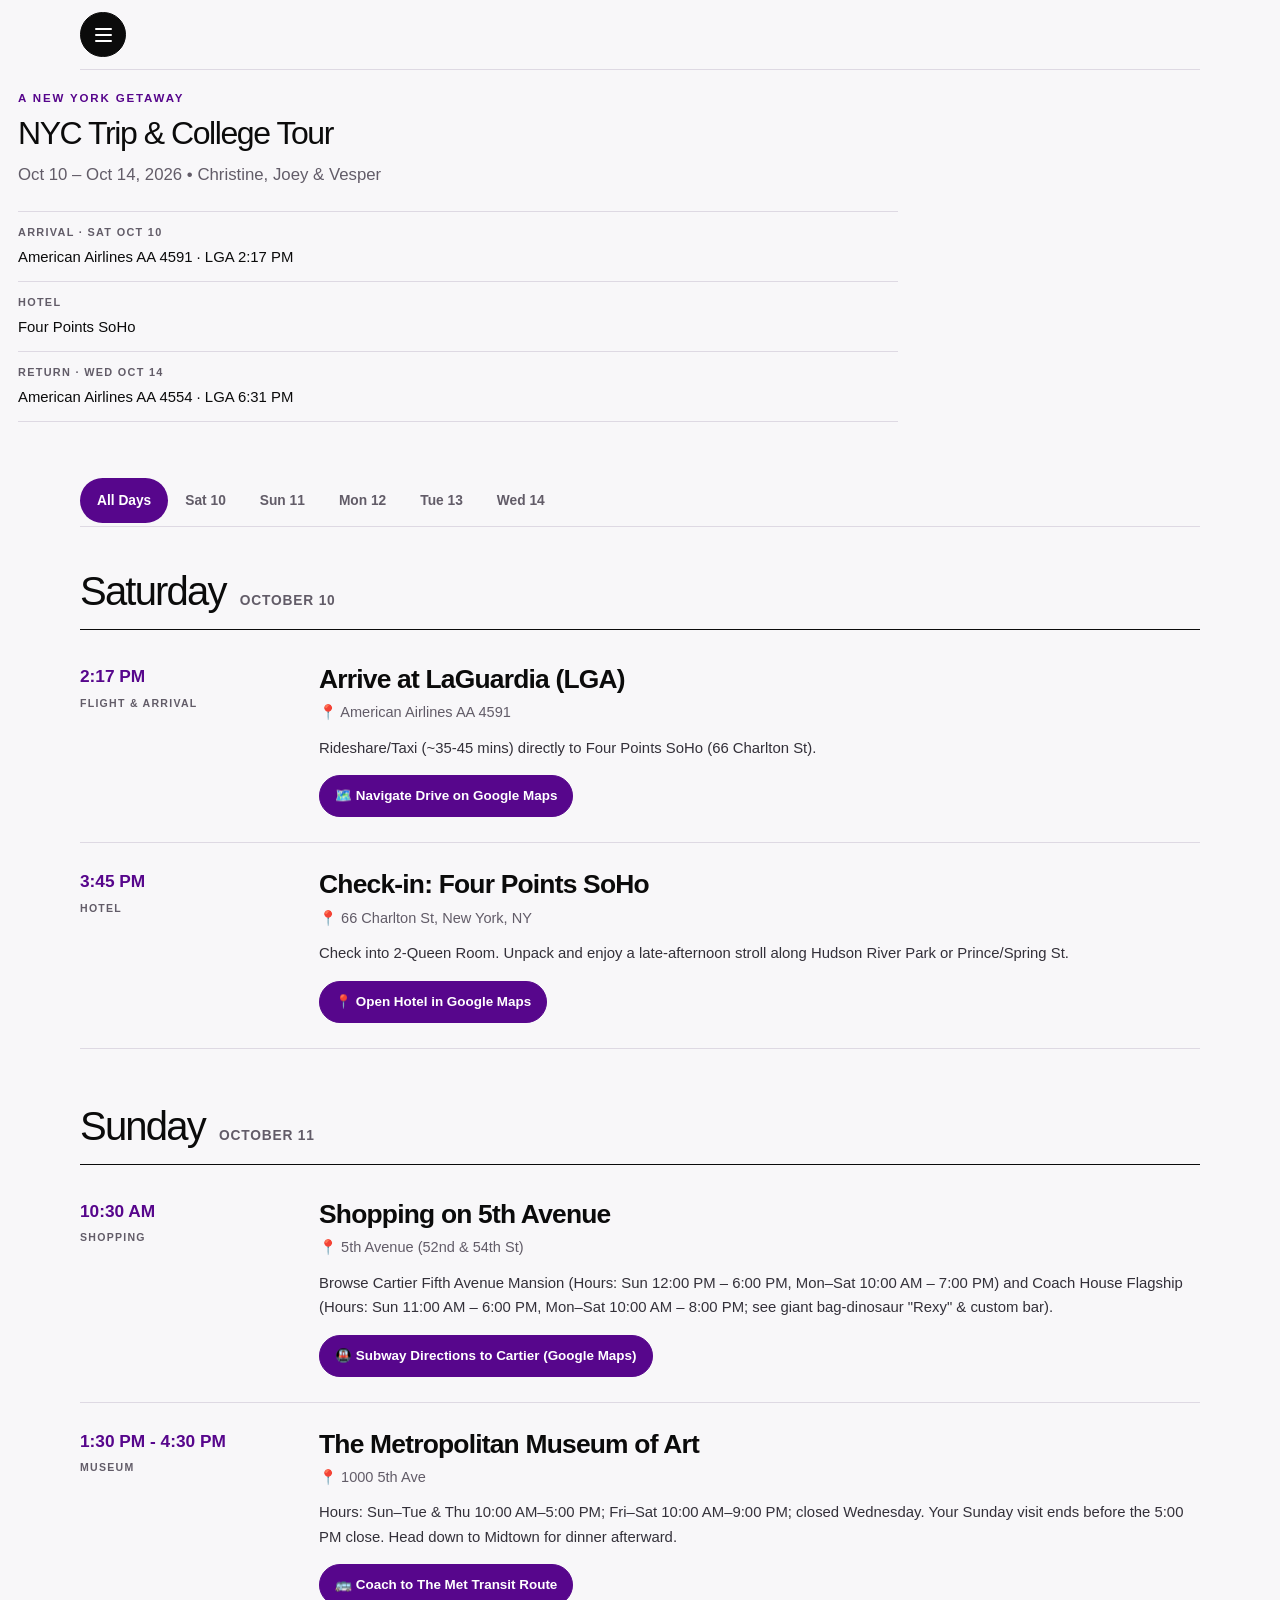
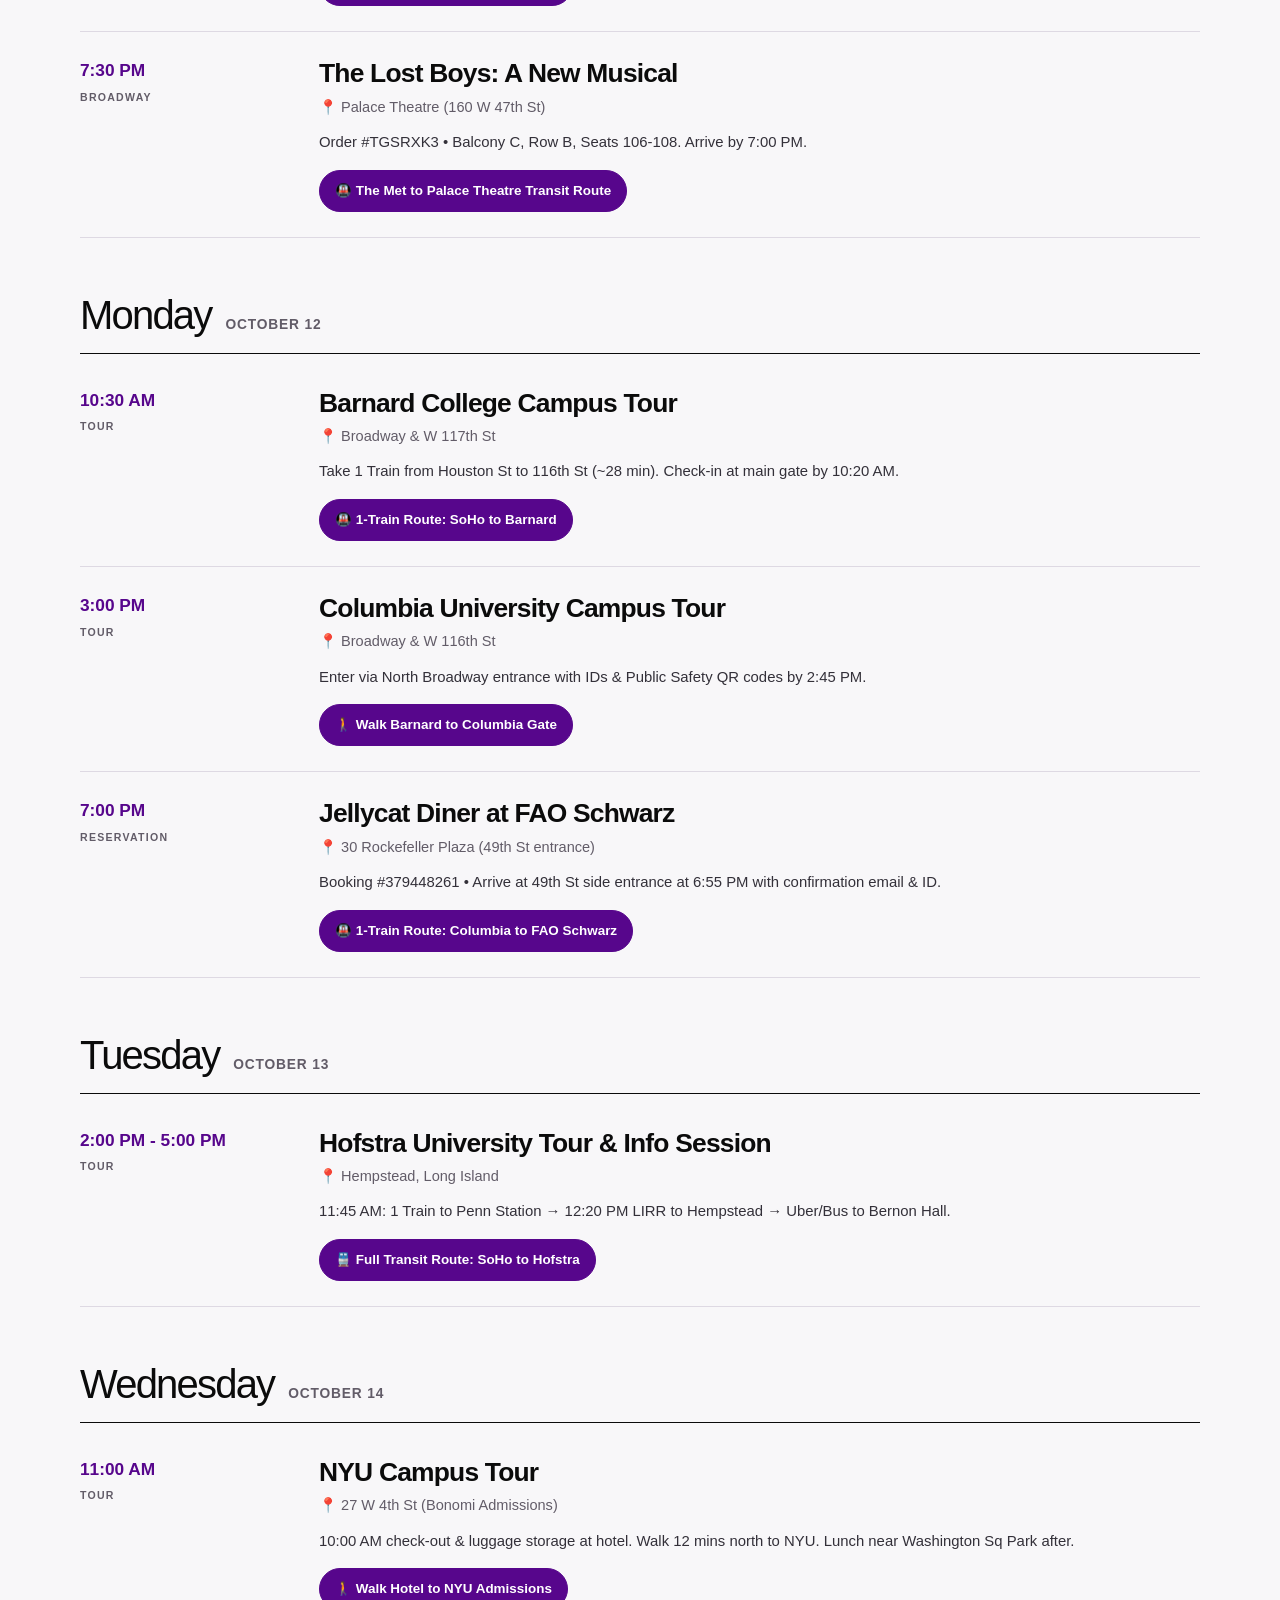
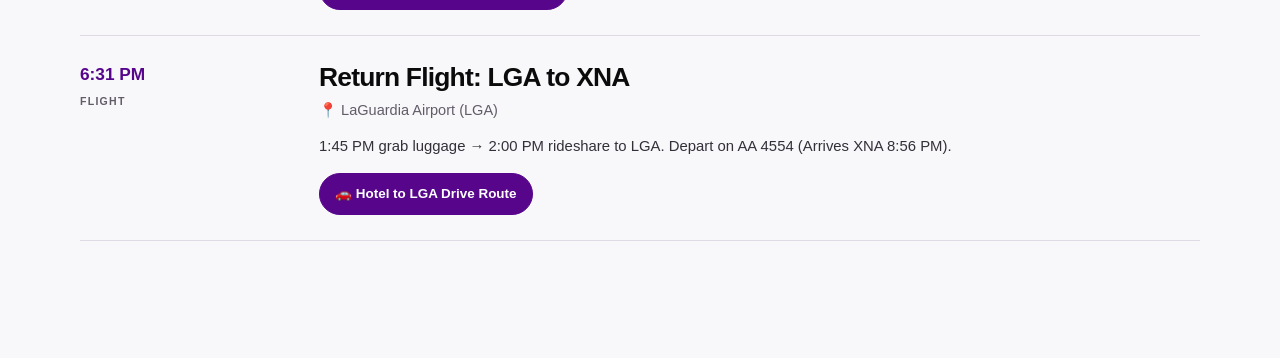
==== index.html @ 3966ddae "Rename itinerary page to index.html Update page navigation to use the new index URL.  Co-authored-by" ====
<!DOCTYPE html>
<html lang="en">
<head>
    <meta charset="UTF-8">
    <meta name="viewport" content="width=device-width, initial-scale=1.0">
    <title>Itinerary | NYC College Tour &amp; Trip</title>
    <link rel="stylesheet" href="dashboard.css">
</head>
<body>

    <nav class="site-nav" aria-label="Trip planning pages">
        <button class="menu-toggle" type="button" aria-label="Open navigation" aria-expanded="false" aria-controls="site-menu">
            <span class="menu-icon" aria-hidden="true"><span></span><span></span><span></span></span>
        </button>
        <div class="nav-menu" id="site-menu">
            <a href="index.html" class="active" aria-current="page">Itinerary</a>
            <a href="subway-maps.html">Subway Maps</a>
            <a href="reservations.html">Reservations</a>
            <a href="soho-spots.html">SoHo Spots</a>
        </div>
    </nav>

    <header class="site-header">
        <div class="site-header-inner">
            <div class="eyebrow">A New York getaway</div>
            <h1>NYC Trip & College Tour</h1>
            <p>Oct 10 – Oct 14, 2026 • Christine, Joey &amp; Vesper</p>
            <div class="quick-info">
                <div class="info-pill">
                    <span>Arrival · Sat Oct 10</span>
                    American Airlines AA 4591 · LGA 2:17 PM
                </div>
                <div class="info-pill">
                    <span>Hotel</span>
                    Four Points SoHo
                </div>
                <div class="info-pill">
                    <span>Return · Wed Oct 14</span>
                    American Airlines AA 4554 · LGA 6:31 PM
                </div>
            </div>
        </div>
    </header>

<main id="itinerary" class="page-content active">
        <div class="day-filter" role="group" aria-label="Filter itinerary by day">
            <button class="day-btn active" aria-pressed="true" onclick="filterDay('all', this)">All Days</button>
            <button class="day-btn" aria-pressed="false" onclick="filterDay('sat', this)">Sat 10</button>
            <button class="day-btn" aria-pressed="false" onclick="filterDay('sun', this)">Sun 11</button>
            <button class="day-btn" aria-pressed="false" onclick="filterDay('mon', this)">Mon 12</button>
            <button class="day-btn" aria-pressed="false" onclick="filterDay('tue', this)">Tue 13</button>
            <button class="day-btn" aria-pressed="false" onclick="filterDay('wed', this)">Wed 14</button>
        </div>

        <!-- SAT OCT 10 -->
        <section class="day-group day-sat" aria-labelledby="day-sat">
            <div class="day-heading">
                <h2 id="day-sat">Saturday</h2>
                <p>October 10</p>
            </div>
            <div class="day-activities">
            <div class="card">
                <div class="card-header">
                    <span class="tag tag-hotel">Flight & Arrival</span>
                    <span class="time-badge">2:17 PM</span>
                </div>
                <div class="card-title">Arrive at LaGuardia (LGA)</div>
                <div class="card-location">📍 American Airlines AA 4591</div>
                <div class="card-details">
                    Rideshare/Taxi (~35-45 mins) directly to Four Points SoHo (66 Charlton St).
                </div>
                <a class="map-btn" href="https://www.google.com/maps/dir/?api=1&origin=LaGuardia+Airport&destination=Four+Points+by+Sheraton+Manhattan+SoHo+Village&travelmode=driving" target="_blank">🗺️ Navigate Drive on Google Maps</a>
            </div>
            <div class="card">
                <div class="card-header">
                    <span class="tag tag-hotel">Hotel</span>
                    <span class="time-badge">3:45 PM</span>
                </div>
                <div class="card-title">Check-in: Four Points SoHo</div>
                <div class="card-location">📍 66 Charlton St, New York, NY</div>
                <div class="card-details">
                    Check into 2-Queen Room. Unpack and enjoy a late-afternoon stroll along Hudson River Park or Prince/Spring St.
                </div>
                <a class="map-btn" href="https://www.google.com/maps/search/?api=1&query=Four+Points+by+Sheraton+Manhattan+SoHo+Village+66+Charlton+St" target="_blank">📍 Open Hotel in Google Maps</a>
            </div>
            </div>
        </section>

        <!-- SUN OCT 11 -->
        <section class="day-group day-sun" aria-labelledby="day-sun">
            <div class="day-heading">
                <h2 id="day-sun">Sunday</h2>
                <p>October 11</p>
            </div>
            <div class="day-activities">
            <div class="card">
                <div class="card-header">
                    <span class="tag tag-food">Shopping</span>
                    <span class="time-badge">10:30 AM</span>
                </div>
                <div class="card-title">Shopping on 5th Avenue</div>
                <div class="card-location">📍 5th Avenue (52nd & 54th St)</div>
                <div class="card-details">
                    Browse Cartier Fifth Avenue Mansion (Hours: Sun 12:00 PM – 6:00 PM, Mon–Sat 10:00 AM – 7:00 PM) and Coach House Flagship (Hours: Sun 11:00 AM – 6:00 PM, Mon–Sat 10:00 AM – 8:00 PM; see giant bag-dinosaur "Rexy" & custom bar).
                </div>
                <a class="map-btn" href="https://www.google.com/maps/dir/?api=1&origin=Four+Points+by+Sheraton+Manhattan+SoHo+Village&destination=Cartier+5th+Avenue+New+York&travelmode=transit" target="_blank">🚇 Subway Directions to Cartier (Google Maps)</a>
            </div>
            <div class="card">
                <div class="card-header">
                    <span class="tag tag-food">Museum</span>
                    <span class="time-badge">1:30 PM - 4:30 PM</span>
                </div>
                <div class="card-title">The Metropolitan Museum of Art</div>
                <div class="card-location">📍 1000 5th Ave</div>
                <div class="card-details">
                    Hours: Sun–Tue & Thu 10:00 AM–5:00 PM; Fri–Sat 10:00 AM–9:00 PM; closed Wednesday. Your Sunday visit ends before the 5:00 PM close. Head down to Midtown for dinner afterward.
                </div>
                <a class="map-btn" href="https://www.google.com/maps/dir/?api=1&origin=Coach+5th+Avenue+New+York&destination=The+Metropolitan+Museum+of+Art&travelmode=transit" target="_blank">🚌 Coach to The Met Transit Route</a>
            </div>
            <div class="card">
                <div class="card-header">
                    <span class="tag tag-show">Broadway</span>
                    <span class="time-badge">7:30 PM</span>
                </div>
                <div class="card-title">The Lost Boys: A New Musical</div>
                <div class="card-location">📍 Palace Theatre (160 W 47th St)</div>
                <div class="card-details">
                    Order #TGSRXK3 • Balcony C, Row B, Seats 106-108. Arrive by 7:00 PM.
                </div>
                <a class="map-btn" href="https://www.google.com/maps/dir/?api=1&origin=The+Metropolitan+Museum+of+Art&destination=Palace+Theatre+160+W+47th+St+New+York&travelmode=transit" target="_blank">🚇 The Met to Palace Theatre Transit Route</a>
            </div>
            </div>
        </section>

        <!-- MON OCT 12 -->
        <section class="day-group day-mon" aria-labelledby="day-mon">
            <div class="day-heading">
                <h2 id="day-mon">Monday</h2>
                <p>October 12</p>
            </div>
            <div class="day-activities">
            <div class="card">
                <div class="card-header">
                    <span class="tag tag-college">Tour</span>
                    <span class="time-badge">10:30 AM</span>
                </div>
                <div class="card-title">Barnard College Campus Tour</div>
                <div class="card-location">📍 Broadway & W 117th St</div>
                <div class="card-details">
                    Take 1 Train from Houston St to 116th St (~28 min). Check-in at main gate by 10:20 AM.
                </div>
                <a class="map-btn" href="https://www.google.com/maps/dir/?api=1&origin=Four+Points+by+Sheraton+Manhattan+SoHo+Village&destination=Barnard+College+3009+Broadway&travelmode=transit" target="_blank">🚇 1-Train Route: SoHo to Barnard</a>
            </div>
            <div class="card">
                <div class="card-header">
                    <span class="tag tag-college">Tour</span>
                    <span class="time-badge">3:00 PM</span>
                </div>
                <div class="card-title">Columbia University Campus Tour</div>
                <div class="card-location">📍 Broadway & W 116th St</div>
                <div class="card-details">
                    Enter via North Broadway entrance with IDs & Public Safety QR codes by 2:45 PM.
                </div>
                <a class="map-btn" href="https://www.google.com/maps/dir/?api=1&origin=Barnard+College&destination=Columbia+University&travelmode=walking" target="_blank">🚶 Walk Barnard to Columbia Gate</a>
            </div>
            <div class="card">
                <div class="card-header">
                    <span class="tag tag-food">Reservation</span>
                    <span class="time-badge">7:00 PM</span>
                </div>
                <div class="card-title">Jellycat Diner at FAO Schwarz</div>
                <div class="card-location">📍 30 Rockefeller Plaza (49th St entrance)</div>
                <div class="card-details">
                    Booking #379448261 • Arrive at 49th St side entrance at 6:55 PM with confirmation email & ID.
                </div>
                <a class="map-btn" href="https://www.google.com/maps/dir/?api=1&origin=Columbia+University&destination=FAO+Schwarz+30+Rockefeller+Plaza&travelmode=transit" target="_blank">🚇 1-Train Route: Columbia to FAO Schwarz</a>
            </div>
            </div>
        </section>

        <!-- TUE OCT 13 -->
        <section class="day-group day-tue" aria-labelledby="day-tue">
            <div class="day-heading">
                <h2 id="day-tue">Tuesday</h2>
                <p>October 13</p>
            </div>
            <div class="day-activities">
            <div class="card">
                <div class="card-header">
                    <span class="tag tag-college">Tour</span>
                    <span class="time-badge">2:00 PM - 5:00 PM</span>
                </div>
                <div class="card-title">Hofstra University Tour & Info Session</div>
                <div class="card-location">📍 Hempstead, Long Island</div>
                <div class="card-details">
                    11:45 AM: 1 Train to Penn Station → 12:20 PM LIRR to Hempstead → Uber/Bus to Bernon Hall.
                </div>
                <a class="map-btn" href="https://www.google.com/maps/dir/?api=1&origin=Four+Points+by+Sheraton+Manhattan+SoHo+Village&destination=Hofstra+University+Bernon+Hall&travelmode=transit" target="_blank">🚆 Full Transit Route: SoHo to Hofstra</a>
            </div>
            </div>
        </section>

        <!-- WED OCT 14 -->
        <section class="day-group day-wed" aria-labelledby="day-wed">
            <div class="day-heading">
                <h2 id="day-wed">Wednesday</h2>
                <p>October 14</p>
            </div>
            <div class="day-activities">
            <div class="card">
                <div class="card-header">
                    <span class="tag tag-college">Tour</span>
                    <span class="time-badge">11:00 AM</span>
                </div>
                <div class="card-title">NYU Campus Tour</div>
                <div class="card-location">📍 27 W 4th St (Bonomi Admissions)</div>
                <div class="card-details">
                    10:00 AM check-out & luggage storage at hotel. Walk 12 mins north to NYU. Lunch near Washington Sq Park after.
                </div>
                <a class="map-btn" href="https://www.google.com/maps/dir/?api=1&origin=Four+Points+by+Sheraton+Manhattan+SoHo+Village&destination=NYU+Bonomi+Family+Admissions+Center&travelmode=walking" target="_blank">🚶 Walk Hotel to NYU Admissions</a>
            </div>
            <div class="card">
                <div class="card-header">
                    <span class="tag tag-transit">Flight</span>
                    <span class="time-badge">6:31 PM</span>
                </div>
                <div class="card-title">Return Flight: LGA to XNA</div>
                <div class="card-location">📍 LaGuardia Airport (LGA)</div>
                <div class="card-details">
                    1:45 PM grab luggage → 2:00 PM rideshare to LGA. Depart on AA 4554 (Arrives XNA 8:56 PM).
                </div>
                <a class="map-btn" href="https://www.google.com/maps/dir/?api=1&origin=Four+Points+by+Sheraton+Manhattan+SoHo+Village&destination=LaGuardia+Airport&travelmode=driving" target="_blank">🚗 Hotel to LGA Drive Route</a>
            </div>
            </div>
        </section>
    </main>

    <script>
        document.querySelectorAll(".site-nav").forEach(nav => {
            const toggle = nav.querySelector(".menu-toggle");

            const closeMenu = (restoreFocus = false) => {
                nav.classList.remove("is-open");
                toggle.setAttribute("aria-expanded", "false");
                toggle.setAttribute("aria-label", "Open navigation");

                if (restoreFocus) {
                    toggle.focus();
                }
            };

            toggle.addEventListener("click", () => {
                const isOpen = toggle.getAttribute("aria-expanded") === "true";
                nav.classList.toggle("is-open", !isOpen);
                toggle.setAttribute("aria-expanded", String(!isOpen));
                toggle.setAttribute("aria-label", isOpen ? "Open navigation" : "Close navigation");
            });

            nav.addEventListener("keydown", event => {
                if (event.key === "Escape" && toggle.getAttribute("aria-expanded") === "true") {
                    event.preventDefault();
                    closeMenu(true);
                }
            });

            document.addEventListener("click", event => {
                if (!nav.contains(event.target)) {
                    closeMenu();
                }
            });
        });

        function filterDay(dayClass, button) {
            document.querySelectorAll('.day-btn').forEach(dayButton => {
                const isActive = dayButton === button;
                dayButton.classList.toggle('active', isActive);
                dayButton.setAttribute('aria-pressed', String(isActive));
            });

            document.querySelectorAll('.day-group').forEach(day => {
                day.hidden = dayClass !== 'all' && !day.classList.contains('day-' + dayClass);
            });
        }
    </script>
</body>
</html>
---- dashboard.css ----
@font-face {
            font-family: "NYU Perstare";
            src: url("https://webstatic.nyu.edu/fonts/NYUPerstare-VF.woff2") format("woff2");
            font-style: normal;
            font-weight: 100 900;
            font-display: swap;
        }

        :root {
            color-scheme: light;
            --ink: #24332f;
            --ink-soft: #445650;
            --muted: #687771;
            --paper: #f5f4ef;
            --surface: #fffefa;
            --line: #e3e4dc;
            --accent: #a45036;
            --accent-dark: #873e2b;
            --accent-pale: #f5e9e3;
            --sage: #e7eee7;
            --shadow: 0 12px 30px rgba(36, 51, 47, 0.06);
            --radius: 14px;
        }

        * {
            box-sizing: border-box;
        }

        body {
            margin: 0;
            padding-bottom: 72px;
            background: var(--paper);
            color: var(--ink);
            font-family: -apple-system, BlinkMacSystemFont, "Segoe UI", Roboto, Helvetica, Arial, sans-serif;
            font-size: 16px;
            line-height: 1.5;
            -webkit-font-smoothing: antialiased;
        }

        button, a {
            font: inherit;
        }

        button:focus-visible, a:focus-visible {
            outline: 3px solid #bb765d;
            outline-offset: 3px;
        }

        nav {
            position: sticky;
            z-index: 5;
            top: 0;
            display: flex;
            gap: 4px;
            width: min(100% - 40px, 1040px);
            margin: 22px auto 0;
            padding: 5px;
            overflow-x: auto;
            border: 1px solid var(--line);
            border-radius: 12px;
            background: rgba(255, 254, 250, 0.96);
            box-shadow: 0 5px 18px rgba(36, 51, 47, 0.07);
            scrollbar-width: thin;
        }

        nav a {
            flex: 1 0 auto;
            display: flex;
            align-items: center;
            justify-content: center;
            min-height: 44px;
            padding: 9px 16px;
            border: 0;
            border-radius: 8px;
            background: transparent;
            color: var(--muted);
            cursor: pointer;
            font-size: 0.9rem;
            font-weight: 650;
            text-decoration: none;
            transition: background-color 160ms ease, color 160ms ease;
            white-space: nowrap;
        }

        nav a:hover:not(.active) {
            background: var(--paper);
            color: var(--ink);
        }

        nav a.active {
            background: var(--ink);
            color: #fffefa;
        }

        .page-content {
            display: block;
            width: min(100% - 40px, 1040px);
            margin: 0 auto;
            padding-top: 18px;
        }


        .day-filter {
            display: flex;
            gap: 8px;
            margin: 4px 0 26px;
            padding: 0 0 3px;
            overflow-x: auto;
            scrollbar-width: thin;
        }

        .day-btn {
            flex: 0 0 auto;
            min-height: 42px;
            padding: 8px 16px;
            border: 1px solid #d9ddd5;
            border-radius: 999px;
            background: var(--surface);
            color: var(--ink-soft);
            cursor: pointer;
            font-size: 0.88rem;
            font-weight: 650;
            transition: border-color 160ms ease, background-color 160ms ease, color 160ms ease;
        }

        .day-btn:hover:not(.active) {
            border-color: var(--ink-soft);
            background: #f0f0e9;
        }

        .day-btn.active {
            border-color: var(--accent);
            background: var(--accent);
            color: white;
        }

        .day-group[hidden] {
            display: none;
        }

        .day-group {
            position: relative;
            display: grid;
            grid-template-columns: minmax(0, 1fr);
            margin-bottom: 36px;
        }

        .day-heading {
            display: flex;
            align-items: baseline;
            gap: 11px;
            margin: 0 0 12px 2px;
            padding: 5px 0 0 15px;
            border-left: 2px solid var(--accent);
        }

        .day-heading h2 {
            margin: 0;
            font-family: "NYU Perstare", "Helvetica Neue", Arial, sans-serif;
            font-size: 1.55rem;
            font-weight: 500;
            letter-spacing: -0.025em;
            line-height: 1.2;
        }

        .day-heading p {
            margin: 0;
            color: var(--muted);
            font-size: 0.85rem;
        }

        .day-activities {
            min-width: 0;
        }

        .card {
            margin: 0 0 13px;
            padding: 20px 22px;
            border: 1px solid var(--line);
            border-radius: var(--radius);
            background: var(--surface);
            box-shadow: 0 2px 7px rgba(36, 51, 47, 0.035);
            transition: border-color 160ms ease, box-shadow 160ms ease, transform 160ms ease;
        }

        .card:hover {
            transform: translateY(-1px);
            border-color: #d5d6cc;
            box-shadow: var(--shadow);
        }

        .card-header {
            display: flex;
            justify-content: space-between;
            align-items: center;
            gap: 12px;
            margin-bottom: 10px;
        }

        .tag {
            display: inline-flex;
            align-items: center;
            min-height: 25px;
            padding: 3px 9px;
            border-radius: 999px;
            font-size: 0.7rem;
            font-weight: 750;
            letter-spacing: 0.06em;
            text-transform: uppercase;
        }

        .tag-college { background: #e6edf1; color: #345868; }
        .tag-show { background: #f3e7e8; color: #78414a; }
        .tag-food { background: #f5eadf; color: #81502f; }
        .tag-transit { background: #eceeea; color: #4f5d55; }
        .tag-hotel { background: var(--sage); color: #3f6048; }

        .time-badge {
            flex: 0 0 auto;
            color: var(--accent-dark);
            font-size: 0.86rem;
            font-weight: 750;
            font-variant-numeric: tabular-nums;
            text-align: right;
        }

        .card-title {
            margin-bottom: 5px;
            color: var(--ink);
            font-family: "NYU Perstare", "Helvetica Neue", Arial, sans-serif;
            font-size: 1.28rem;
            font-weight: 600;
            letter-spacing: -0.02em;
            line-height: 1.25;
        }

        .card-location {
            display: flex;
            align-items: flex-start;
            gap: 5px;
            margin: 0 0 8px;
            color: var(--muted);
            font-size: 0.9rem;
        }

        .card-details {
            margin-top: 12px;
            padding: 12px 14px;
            border: 1px solid #ebece5;
            border-radius: 9px;
            background: #f7f7f2;
            color: var(--ink-soft);
            font-size: 0.91rem;
            line-height: 1.6;
        }

        .map-btn {
            display: inline-flex;
            align-items: center;
            justify-content: center;
            gap: 7px;
            min-height: 40px;
            margin-top: 12px;
            padding: 8px 13px;
            border: 1px solid var(--accent);
            border-radius: 8px;
            background: var(--accent);
            color: #fff;
            font-size: 0.85rem;
            font-weight: 700;
            line-height: 1.35;
            text-decoration: none;
            transition: background-color 160ms ease, border-color 160ms ease;
        }

        .map-btn:hover {
            border-color: var(--accent-dark);
            background: var(--accent-dark);
        }

        .vault-item {
            display: flex;
            justify-content: space-between;
            align-items: center;
            gap: 16px;
            padding: 16px 0;
            border-bottom: 1px solid var(--line);
        }

        .vault-item:last-child {
            border-bottom: 0;
        }

        .vault-label {
            color: var(--ink);
            font-size: 0.98rem;
            font-weight: 700;
        }

        .vault-sub {
            margin-top: 3px;
            color: var(--muted);
            font-size: 0.88rem;
        }

        .vault-code {
            flex: 0 0 auto;
            padding: 6px 10px;
            border: 1px solid var(--line);
            border-radius: 7px;
            background: var(--paper);
            color: var(--ink);
            font-family: ui-monospace, SFMono-Regular, Menlo, monospace;
            font-size: 0.85rem;
            font-weight: 700;
        }

        .subway-route {
            margin: 19px 0;
            padding: 3px 0 3px 16px;
            border-left: 2px solid #9b745f;
        }

        .subway-route strong {
            color: var(--ink);
            font-size: 1rem;
        }

        .subway-route p {
            color: var(--muted);
            line-height: 1.55;
        }

        #spots .card-details {
            padding: 4px 0 0;
            border: 0;
            background: transparent;
        }

        #spots .card-details strong {
            color: var(--ink);
        }

        #spots .card-details small {
            color: var(--muted);
            font-size: 0.84rem;
        }

        @media (max-width: 680px) {
            body {
                padding-bottom: 40px;
            }

            nav {
                top: 0;
                width: calc(100% - 24px);
                margin-top: 12px;
            }

            nav a {
                min-height: 42px;
                padding-inline: 13px;
                font-size: 0.84rem;
            }

            .page-content {
                width: calc(100% - 28px);
                padding-top: 15px;
            }

            .day-filter {
                margin-bottom: 22px;
            }

            .day-group {
                display: block;
                margin-bottom: 28px;
            }

            .day-heading {
                position: static;
                margin: 0 0 12px 2px;
                padding: 2px 0 2px 12px;
            }

            .day-heading h2 {
                font-size: 1.4rem;
            }

            .card {
                padding: 17px;
            }
        }

        @media (max-width: 400px) {
            .quick-info {
                grid-template-columns: 1fr;
            }

            .card-header {
                align-items: flex-start;
            }

            .time-badge {
                max-width: 46%;
                font-size: 0.8rem;
            }
        }

        @media (prefers-reduced-motion: reduce) {
            *, *::before, *::after {
                scroll-behavior: auto !important;
                transition-duration: 0.01ms !important;
            }
        }

        /* Editorial travel system */
        :root {
            --ink: #0b0b0b;
            --ink-soft: #333039;
            --muted: #625c68;
            --paper: #f8f7f9;
            --surface: #ffffff;
            --line: #ded9e3;
            --accent: #57068c;
            --accent-dark: #3f0068;
            --accent-pale: #f0e8f5;
            --sage: #eee8f3;
            --shadow: 0 12px 28px rgba(36, 10, 54, 0.08);
            --radius: 0;
        }

        body {
            padding-bottom: 64px;
            background: var(--paper);
            color: var(--ink);
            font-family: "NYU Perstare", "Helvetica Neue", Arial, sans-serif;
            font-size: 16px;
            line-height: 1.55;
        }

        button, a {
            font-family: inherit;
        }

        button:focus-visible, a:focus-visible {
            outline: 3px solid var(--accent);
            outline-offset: 4px;
        }

        .site-header {
            background: var(--paper);
            color: var(--ink);
        }

        .site-header-inner {
            width: min(100% - 64px, 1120px);
            margin: 0 auto;
            padding: 28px 0 34px;
        }

        .site-header .eyebrow,
        .section-kicker {
            color: var(--accent);
            font-size: 0.72rem;
            font-weight: 800;
            letter-spacing: 0.16em;
            line-height: 1.4;
            text-transform: uppercase;
        }

        .site-header h1 {
            max-width: none;
            margin: 10px 0 11px;
            font-family: "NYU Perstare", "Helvetica Neue", Arial, sans-serif;
            font-size: clamp(1.8rem, 3.6vw, 3rem);
            font-weight: 500;
            letter-spacing: -0.04em;
            line-height: 1.1;
            white-space: nowrap;
        }

        .site-header p {
            margin: 0;
            color: var(--muted);
            font-size: 1.05rem;
            line-height: 1.5;
        }

        .site-header .quick-info {
            display: grid;
            grid-template-columns: repeat(3, minmax(0, 1fr));
            gap: 0;
            max-width: 880px;
            margin-top: 32px;
            border-top: 1px solid var(--line);
            border-bottom: 1px solid var(--line);
        }

        .site-header .info-pill {
            min-width: 0;
            padding: 15px 20px 15px 0;
            border: 0;
            border-radius: 0;
            color: var(--ink);
            font-size: 0.93rem;
        }

        .site-header .info-pill + .info-pill {
            padding-left: 20px;
            border-left: 1px solid var(--line);
        }

        .site-header .info-pill span {
            display: block;
            margin-bottom: 5px;
            color: var(--muted);
            font-size: 0.68rem;
            font-weight: 800;
            letter-spacing: 0.12em;
            text-transform: uppercase;
        }

        nav {
            width: min(100% - 64px, 1120px);
            margin-top: 0;
            padding: 0;
            gap: 28px;
            overflow-x: auto;
            border: 0;
            border-bottom: 1px solid var(--line);
            border-radius: 0;
            background: var(--paper);
            box-shadow: none;
        }

        nav a {
            position: relative;
            min-height: 58px;
            padding: 13px 2px;
            border-radius: 0;
            background: transparent;
            color: var(--muted);
            font-size: 0.9rem;
            font-weight: 700;
        }

        nav a:hover:not(.active) {
            background: transparent;
            color: var(--ink);
        }

        nav a.active {
            background: transparent;
            color: var(--ink);
        }

        nav a.active::after {
            position: absolute;
            right: 0;
            bottom: -1px;
            left: 0;
            height: 3px;
            background: var(--accent);
            content: "";
        }

        .page-content {
            width: min(100% - 64px, 1120px);
            padding-top: 30px;
        }

        .day-filter {
            gap: 0;
            margin: 0 0 40px;
            border-bottom: 1px solid var(--line);
        }

        .day-btn {
            min-height: 45px;
            padding: 8px 17px;
            border: 0;
            border-radius: 999px;
            background: transparent;
            color: var(--muted);
            font-size: 0.86rem;
            font-weight: 700;
        }

        .day-btn:hover:not(.active) {
            background: transparent;
            color: var(--ink);
        }

        .day-btn.active {
            position: relative;
            border: 0;
            background: var(--accent);
            color: #fff;
        }

        .day-btn.active::after {
            content: none;
        }

        .day-group {
            margin-bottom: 53px;
        }

        .day-heading {
            align-items: baseline;
            gap: 14px;
            margin: 0 0 8px;
            padding: 0 0 14px;
            border-left: 0;
            border-bottom: 1px solid var(--ink);
        }

        .day-heading h2 {
            font-size: clamp(1.9rem, 3.5vw, 2.5rem);
            font-weight: 500;
            letter-spacing: -0.045em;
        }

        .day-heading p {
            color: var(--muted);
            font-size: 0.86rem;
            font-weight: 650;
            letter-spacing: 0.06em;
            text-transform: uppercase;
        }

        .card {
            display: block;
            margin: 0;
            padding: 25px 10px 25px 0;
            border: 0;
            border-bottom: 1px solid var(--line);
            border-radius: 0;
            background: transparent;
            box-shadow: none;
            transition: background-color 160ms ease;
        }

        #itinerary .card {
            display: grid;
            grid-template-columns: minmax(120px, 0.24fr) minmax(0, 1fr);
            grid-template-rows: auto auto auto auto;
            grid-template-areas:
                "meta title"
                "meta location"
                "meta details"
                "meta action";
            column-gap: 30px;
        }

        #itinerary .card-header { grid-area: meta; }
        #itinerary .card-title { grid-area: title; }
        #itinerary .card-location { grid-area: location; }
        #itinerary .card-details { grid-area: details; }
        #itinerary .map-btn { grid-area: action; }

        .card:hover {
            transform: none;
            border-color: var(--line);
            background: rgba(255, 253, 249, 0.62);
            box-shadow: none;
        }

        .card-header {
            display: flex;
            flex-direction: column-reverse;
            align-items: flex-start;
            justify-content: flex-end;
            gap: 7px;
            margin: 3px 0 0;
        }

        .tag {
            min-height: 0;
            padding: 0;
            border-radius: 0;
            background: transparent !important;
            color: var(--muted) !important;
            font-size: 0.66rem;
            font-weight: 800;
            letter-spacing: 0.12em;
        }

        .time-badge {
            color: var(--accent);
            font-size: 1.08rem;
            font-weight: 800;
            line-height: 1.25;
            text-align: left;
        }

        .card-title {
            margin: 0;
            font-family: "NYU Perstare", "Helvetica Neue", Arial, sans-serif;
            font-size: clamp(1.25rem, 2.2vw, 1.65rem);
            font-weight: 600;
            letter-spacing: -0.03em;
            line-height: 1.22;
        }

        .card-location {
            margin: 6px 0 0;
            color: var(--muted);
            font-size: 0.91rem;
        }

        .card-details {
            margin-top: 12px;
            padding: 0;
            border: 0;
            border-radius: 0;
            background: transparent;
            color: var(--ink-soft);
            font-size: 0.93rem;
            line-height: 1.65;
        }

        .map-btn {
            justify-self: start;
            min-height: 42px;
            margin-top: 15px;
            padding: 9px 15px;
            border: 1px solid var(--accent);
            border-radius: 999px;
            background: var(--accent);
            color: #fff;
            font-size: 0.84rem;
            font-weight: 750;
        }

        .map-btn:hover {
            border-color: var(--accent-dark);
            background: var(--accent-dark);
        }

        #maps > .card,
        #vault > .card,
        #spots > .card {
            padding: 28px 32px;
            border-top: 3px solid var(--ink);
            border-bottom: 1px solid var(--line);
            background: var(--surface);
        }

        #maps .card-title,
        #vault .card-title,
        #spots .card-title {
            margin-bottom: 20px !important;
            font-size: clamp(1.8rem, 3vw, 2.5rem);
            line-height: 1.12;
        }

        #maps > .card > p {
            max-width: 690px;
            color: var(--muted) !important;
            font-size: 0.98rem !important;
        }

        .subway-route {
            display: grid;
            grid-template-columns: minmax(0, 1fr) auto;
            align-items: center;
            gap: 6px 22px;
            margin: 0;
            padding: 19px 0;
            border-top: 1px solid var(--line);
            border-left: 0;
        }

        .subway-route strong {
            grid-column: 1;
            font-family: "NYU Perstare", "Helvetica Neue", Arial, sans-serif;
            font-size: 1.17rem;
            font-weight: 600;
        }

        .subway-route p {
            grid-column: 1;
            margin: 0 !important;
            font-size: 0.9rem !important;
        }

        .subway-route .map-btn {
            grid-column: 2;
            grid-row: 1 / span 2;
            margin-top: 0;
        }

        .vault-item {
            min-height: 78px;
            padding: 17px 0;
            border-bottom-color: var(--line);
        }

        .vault-label {
            font-family: "NYU Perstare", "Helvetica Neue", Arial, sans-serif;
            font-size: 1.12rem;
            font-weight: 600;
        }

        .vault-sub {
            font-size: 0.9rem;
        }

        .vault-code {
            padding: 7px 10px;
            border: 1px solid var(--line);
            border-radius: 2px;
            background: transparent;
            font-size: 0.84rem;
        }

        #spots .card-details {
            margin-top: 0 !important;
            padding: 0;
            font-size: 0.93rem;
            line-height: 1.6;
        }

        #spots .card-details strong {
            display: inline-block;
            margin-top: 23px;
            padding-top: 18px;
            border-top: 1px solid var(--line);
            color: var(--ink);
            font-family: "NYU Perstare", "Helvetica Neue", Arial, sans-serif;
            font-size: 1.2rem;
        }

        #spots .card-details strong:first-child {
            margin-top: 0;
            padding-top: 0;
            border-top: 0;
        }

        #spots .card-details small {
            display: block;
            margin-top: 23px;
            padding-top: 13px;
            border-top: 1px solid var(--line);
            color: var(--muted);
            font-size: 0.86rem;
        }

        #spots .map-btn {
            margin-top: 9px;
        }

        @media (max-width: 680px) {
            nav {
                width: calc(100% - 36px);
                gap: 0;
                overflow-x: hidden;
            }

            nav a {
                flex: 1 1 0;
                min-width: 0;
                min-height: 53px;
                padding: 10px 3px;
                font-size: 0.75rem;
                text-align: center;
                white-space: normal;
            }

            .page-content {
                width: calc(100% - 36px);
                padding-top: 24px;
            }

            .day-filter {
                margin-bottom: 30px;
            }

            .day-btn {
                padding-inline: 13px;
            }

            .day-group {
                margin-bottom: 38px;
            }

            .day-heading {
                margin-bottom: 4px;
                padding-bottom: 11px;
            }

            .card {
                grid-template-columns: 86px minmax(0, 1fr);
                column-gap: 16px;
                padding: 20px 0;
            }

            .card-header {
                gap: 6px;
            }

            .time-badge {
                font-size: 0.97rem;
            }

            .tag {
                font-size: 0.58rem;
                letter-spacing: 0.09em;
            }

            .card-title {
                font-size: 1.3rem;
            }

            .card-location,
            .card-details {
                font-size: 0.88rem;
            }

            #maps > .card,
            #vault > .card,
            #spots > .card {
                padding: 22px 19px;
            }

            .subway-route {
                grid-template-columns: 1fr;
                gap: 5px;
                padding: 17px 0;
            }

            .subway-route strong,
            .subway-route p,
            .subway-route .map-btn {
                grid-column: 1;
                grid-row: auto;
            }

            .subway-route .map-btn {
                margin-top: 8px;
            }

            .vault-item {
                align-items: flex-start;
                gap: 10px;
            }
        }

        @media (max-width: 400px) {
            .site-header-inner,
            nav,
            .page-content {
                width: calc(100% - 28px);
            }

            .card {
                grid-template-columns: 70px minmax(0, 1fr);
                column-gap: 12px;
            }

            .time-badge {
                font-size: 0.9rem;
            }

            .card-title {
                font-size: 1.18rem;
            }

            .vault-item {
                flex-direction: column;
            }
        }

        .site-header-inner {
            width: calc(100% - 36px);
            padding: 20px 0 26px;
        }

        .site-header h1 {
            font-size: clamp(1.2rem, 6.1vw, 2rem);
            letter-spacing: -0.045em;
        }

        .site-header .quick-info {
            grid-template-columns: 1fr;
            margin-top: 24px;
        }

        .site-header .info-pill,
        .site-header .info-pill + .info-pill {
            padding: 12px 0;
            border-left: 0;
        }

        .site-header .info-pill + .info-pill {
            border-top: 1px solid var(--line);
        }

        nav.site-nav {
            position: sticky;
            z-index: 10;
            top: 0;
            display: flex;
            justify-content: flex-start;
            width: min(100% - 64px, 1120px);
            min-height: 70px;
            margin: 0 auto;
            padding: 12px 0;
            overflow: visible;
            border: 0;
            border-bottom: 1px solid var(--line);
            border-radius: 0;
            background: var(--paper);
            box-shadow: none;
        }

        .menu-toggle {
            display: inline-flex;
            align-items: center;
            justify-content: center;
            width: 46px;
            min-width: 46px;
            min-height: 44px;
            padding: 9px;
            border: 1px solid var(--ink);
            border-radius: 999px;
            background: var(--ink);
            color: #fff;
            cursor: pointer;
            font-size: 0.88rem;
            font-weight: 700;
            transition: background-color 160ms ease, border-color 160ms ease;
        }

        .menu-toggle:hover {
            border-color: var(--accent);
            background: var(--accent);
        }

        .menu-icon {
            display: grid;
            gap: 4px;
            width: 17px;
        }

        .menu-icon span {
            display: block;
            width: 17px;
            height: 2px;
            border-radius: 2px;
            background: currentColor;
            transition: transform 160ms ease, opacity 160ms ease;
        }

        .menu-toggle[aria-expanded="true"] .menu-icon span:first-child {
            transform: translateY(6px) rotate(45deg);
        }

        .menu-toggle[aria-expanded="true"] .menu-icon span:nth-child(2) {
            opacity: 0;
        }

        .menu-toggle[aria-expanded="true"] .menu-icon span:last-child {
            transform: translateY(-6px) rotate(-45deg);
        }

        .site-nav .nav-menu {
            position: absolute;
            top: calc(100% + 8px);
            left: 0;
            display: none;
            width: min(300px, calc(100vw - 36px));
            padding: 8px;
            border: 1px solid var(--line);
            background: var(--surface);
            box-shadow: var(--shadow);
        }

        .site-nav.is-open .nav-menu {
            display: grid;
        }

        .site-nav .nav-menu a {
            display: flex;
            align-items: center;
            justify-content: flex-start;
            min-height: 48px;
            padding: 11px 13px;
            border-radius: 0;
            color: var(--ink);
            font-size: 0.93rem;
            font-weight: 650;
            text-decoration: none;
            transition: background-color 140ms ease, color 140ms ease;
        }

        .site-nav .nav-menu a:hover,
        .site-nav .nav-menu a:focus-visible {
            background: var(--accent-pale);
            color: var(--accent);
        }

        .site-nav .nav-menu a.active {
            background: var(--accent);
            color: #fff;
        }

        .site-nav .nav-menu a.active::after {
            content: none;
        }

        @media (max-width: 680px) {
            nav.site-nav {
                width: calc(100% - 36px);
                min-height: 62px;
                padding: 9px 0;
                gap: 0;
                overflow: visible;
            }

            .menu-toggle {
                min-height: 43px;
            }
        }

        @media (max-width: 400px) {
            .site-header-inner {
                width: calc(100% - 28px);
            }

            nav.site-nav {
                width: calc(100% - 28px);
            }
        }
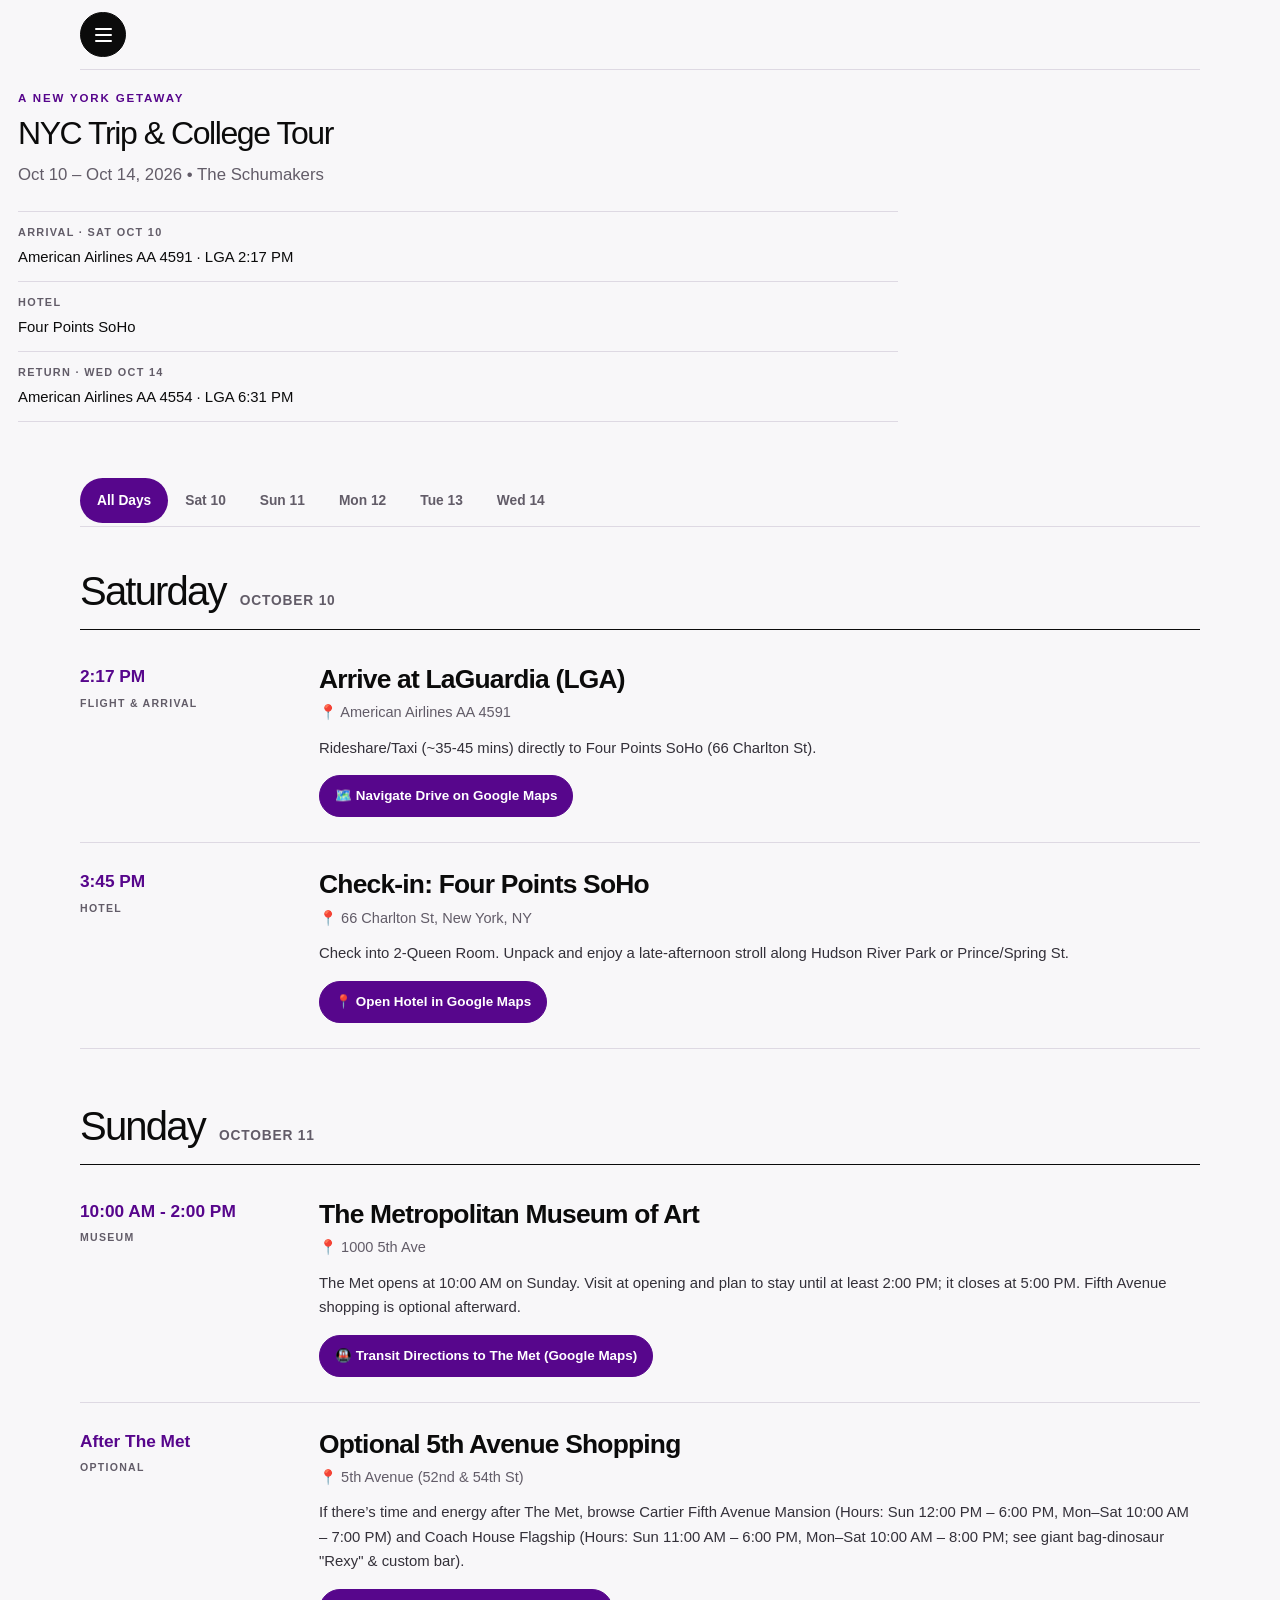
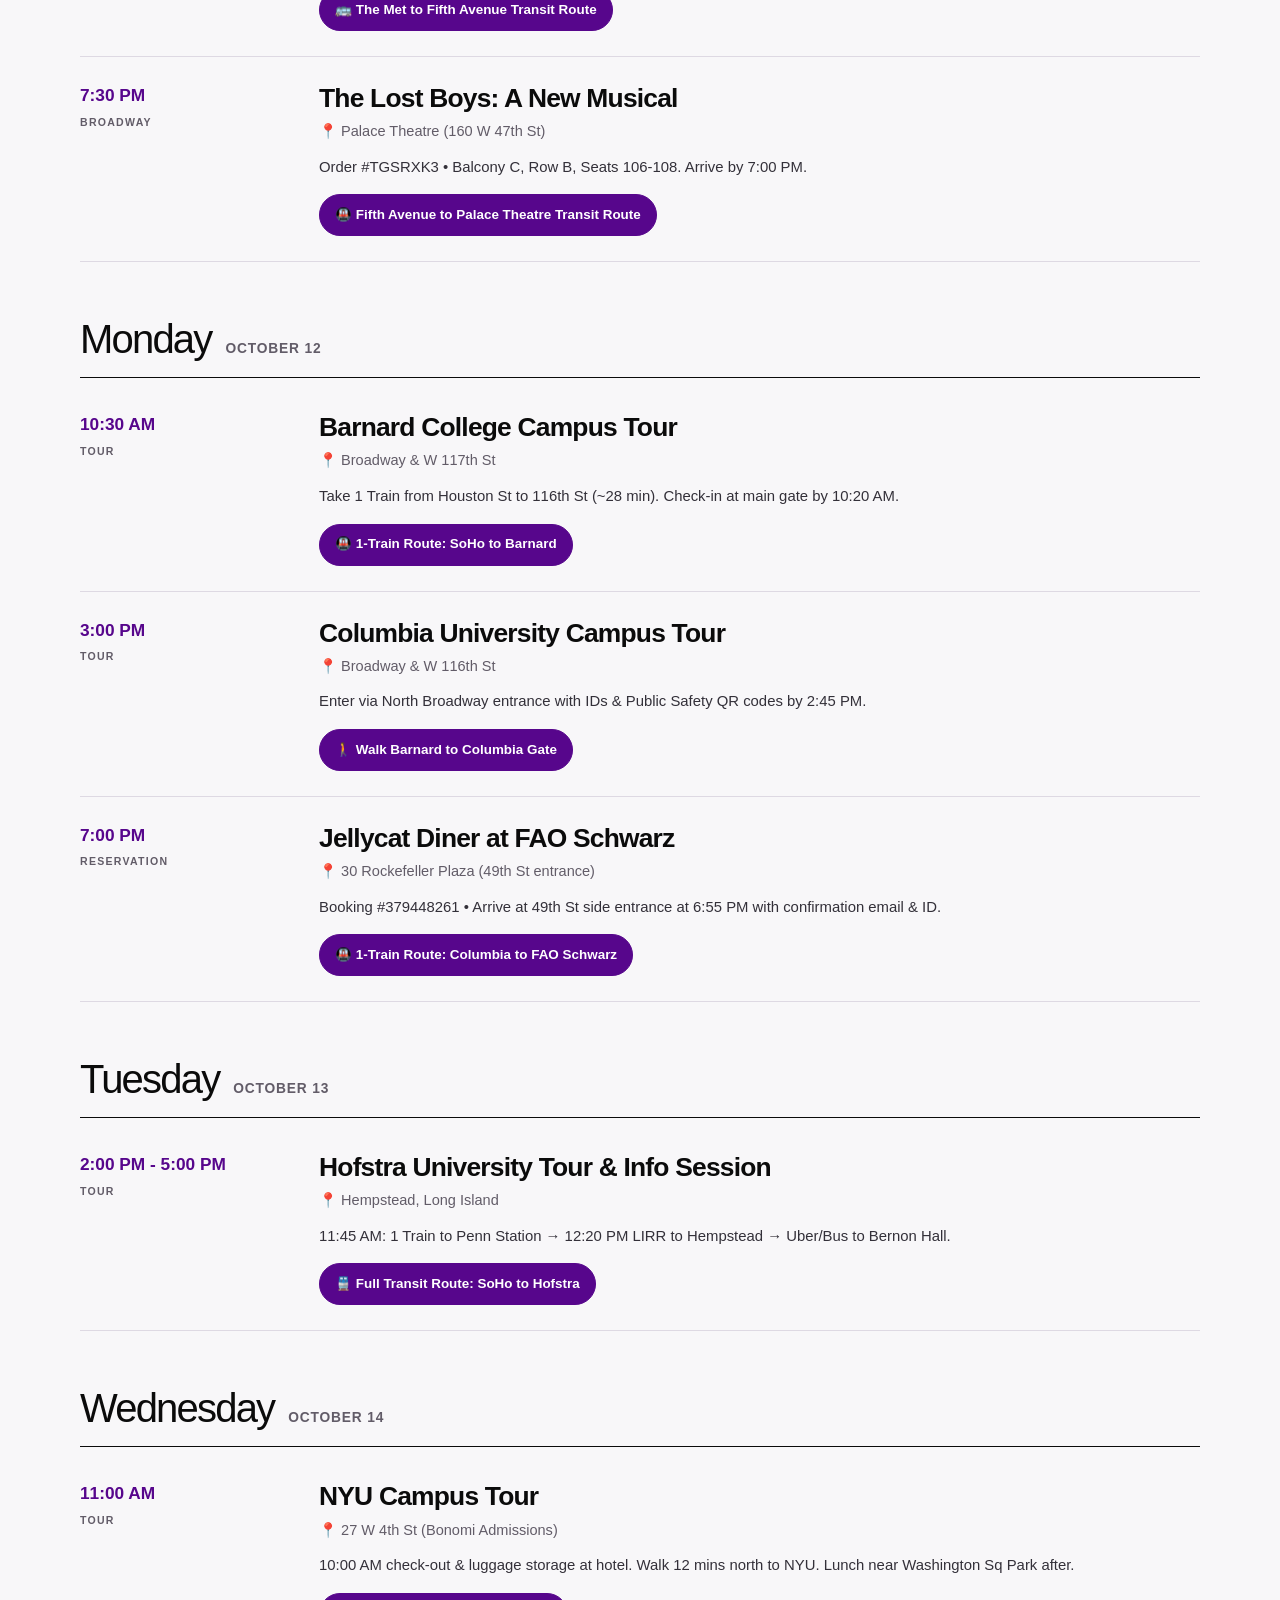
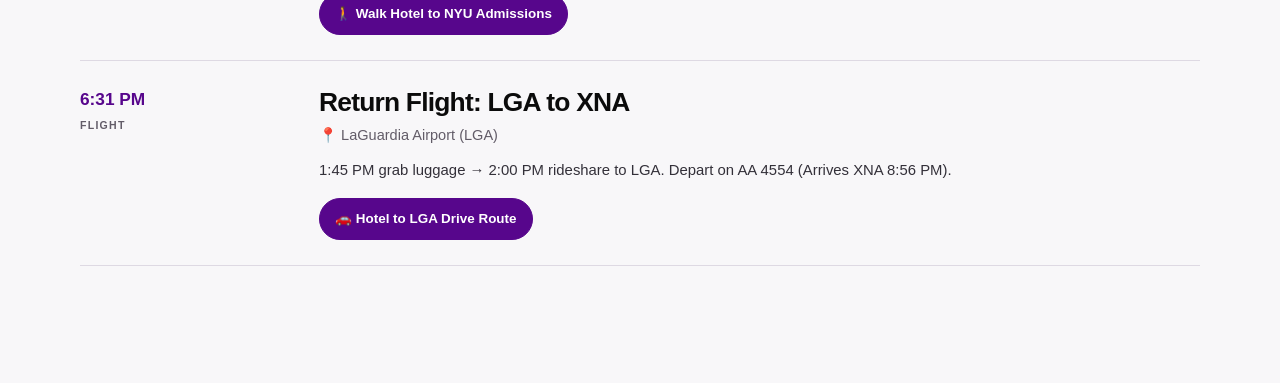
==== commit cb38ed54: "Update NYC trip itinerary and travel pages Co-authored-by: Copilot <223556219+Copilot@users.noreply." ====
--- a/index.html
+++ b/index.html
@@ -24,7 +24,7 @@
         <div class="site-header-inner">
             <div class="eyebrow">A New York getaway</div>
             <h1>NYC Trip & College Tour</h1>
-            <p>Oct 10 – Oct 14, 2026 • Christine, Joey &amp; Vesper</p>
+            <p>Oct 10 – Oct 14, 2026 • The Schumakers</p>
             <div class="quick-info">
                 <div class="info-pill">
                     <span>Arrival · Sat Oct 10</span>
@@ -95,27 +95,27 @@
             <div class="day-activities">
             <div class="card">
                 <div class="card-header">
-                    <span class="tag tag-food">Shopping</span>
-                    <span class="time-badge">10:30 AM</span>
-                </div>
-                <div class="card-title">Shopping on 5th Avenue</div>
-                <div class="card-location">📍 5th Avenue (52nd & 54th St)</div>
-                <div class="card-details">
-                    Browse Cartier Fifth Avenue Mansion (Hours: Sun 12:00 PM – 6:00 PM, Mon–Sat 10:00 AM – 7:00 PM) and Coach House Flagship (Hours: Sun 11:00 AM – 6:00 PM, Mon–Sat 10:00 AM – 8:00 PM; see giant bag-dinosaur "Rexy" & custom bar).
-                </div>
-                <a class="map-btn" href="https://www.google.com/maps/dir/?api=1&origin=Four+Points+by+Sheraton+Manhattan+SoHo+Village&destination=Cartier+5th+Avenue+New+York&travelmode=transit" target="_blank">🚇 Subway Directions to Cartier (Google Maps)</a>
-            </div>
-            <div class="card">
-                <div class="card-header">
                     <span class="tag tag-food">Museum</span>
-                    <span class="time-badge">1:30 PM - 4:30 PM</span>
+                    <span class="time-badge">10:00 AM - 2:00 PM</span>
                 </div>
                 <div class="card-title">The Metropolitan Museum of Art</div>
                 <div class="card-location">📍 1000 5th Ave</div>
                 <div class="card-details">
-                    Hours: Sun–Tue & Thu 10:00 AM–5:00 PM; Fri–Sat 10:00 AM–9:00 PM; closed Wednesday. Your Sunday visit ends before the 5:00 PM close. Head down to Midtown for dinner afterward.
-                </div>
-                <a class="map-btn" href="https://www.google.com/maps/dir/?api=1&origin=Coach+5th+Avenue+New+York&destination=The+Metropolitan+Museum+of+Art&travelmode=transit" target="_blank">🚌 Coach to The Met Transit Route</a>
+                    The Met opens at 10:00 AM on Sunday. Visit at opening and plan to stay until at least 2:00 PM; it closes at 5:00 PM. Fifth Avenue shopping is optional afterward.
+                </div>
+                <a class="map-btn" href="https://www.google.com/maps/dir/?api=1&origin=Four+Points+by+Sheraton+Manhattan+SoHo+Village&destination=The+Metropolitan+Museum+of+Art&travelmode=transit" target="_blank">🚇 Transit Directions to The Met (Google Maps)</a>
+            </div>
+            <div class="card">
+                <div class="card-header">
+                    <span class="tag tag-food">Optional</span>
+                    <span class="time-badge">After The Met</span>
+                </div>
+                <div class="card-title">Optional 5th Avenue Shopping</div>
+                <div class="card-location">📍 5th Avenue (52nd & 54th St)</div>
+                <div class="card-details">
+                    If there’s time and energy after The Met, browse Cartier Fifth Avenue Mansion (Hours: Sun 12:00 PM – 6:00 PM, Mon–Sat 10:00 AM – 7:00 PM) and Coach House Flagship (Hours: Sun 11:00 AM – 6:00 PM, Mon–Sat 10:00 AM – 8:00 PM; see giant bag-dinosaur "Rexy" & custom bar).
+                </div>
+                <a class="map-btn" href="https://www.google.com/maps/dir/?api=1&origin=The+Metropolitan+Museum+of+Art&destination=Cartier+5th+Avenue+New+York&travelmode=transit" target="_blank">🚌 The Met to Fifth Avenue Transit Route</a>
             </div>
             <div class="card">
                 <div class="card-header">
@@ -127,7 +127,7 @@
                 <div class="card-details">
                     Order #TGSRXK3 • Balcony C, Row B, Seats 106-108. Arrive by 7:00 PM.
                 </div>
-                <a class="map-btn" href="https://www.google.com/maps/dir/?api=1&origin=The+Metropolitan+Museum+of+Art&destination=Palace+Theatre+160+W+47th+St+New+York&travelmode=transit" target="_blank">🚇 The Met to Palace Theatre Transit Route</a>
+                <a class="map-btn" href="https://www.google.com/maps/dir/?api=1&origin=Cartier+5th+Avenue+New+York&destination=Palace+Theatre+160+W+47th+St+New+York&travelmode=transit" target="_blank">🚇 Fifth Avenue to Palace Theatre Transit Route</a>
             </div>
             </div>
         </section>
--- a/dashboard.css
+++ b/dashboard.css
@@ -291,6 +291,14 @@
             border-bottom: 0;
         }
 
+        .card > .day-group {
+            margin-bottom: 26px;
+        }
+
+        .card > .day-group:last-child {
+            margin-bottom: 0;
+        }
+
         .vault-label {
             color: var(--ink);
             font-size: 0.98rem;
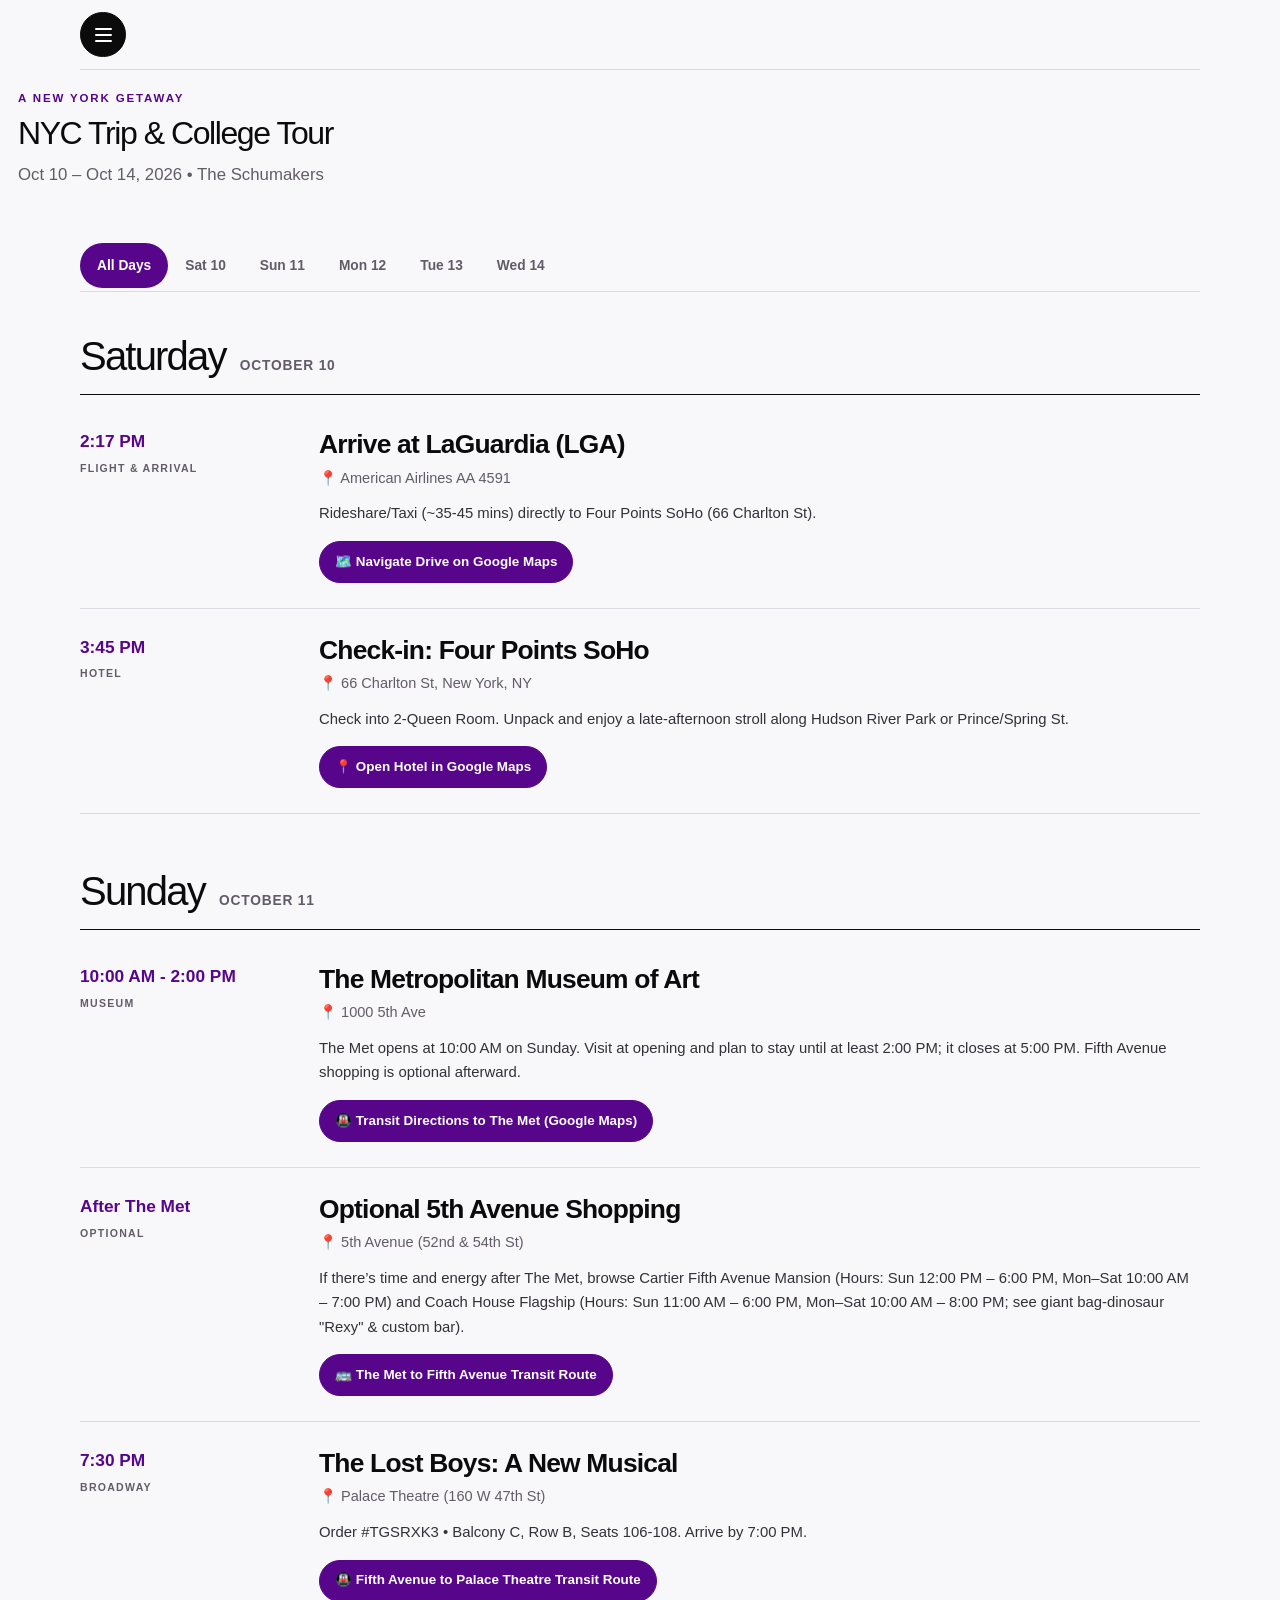
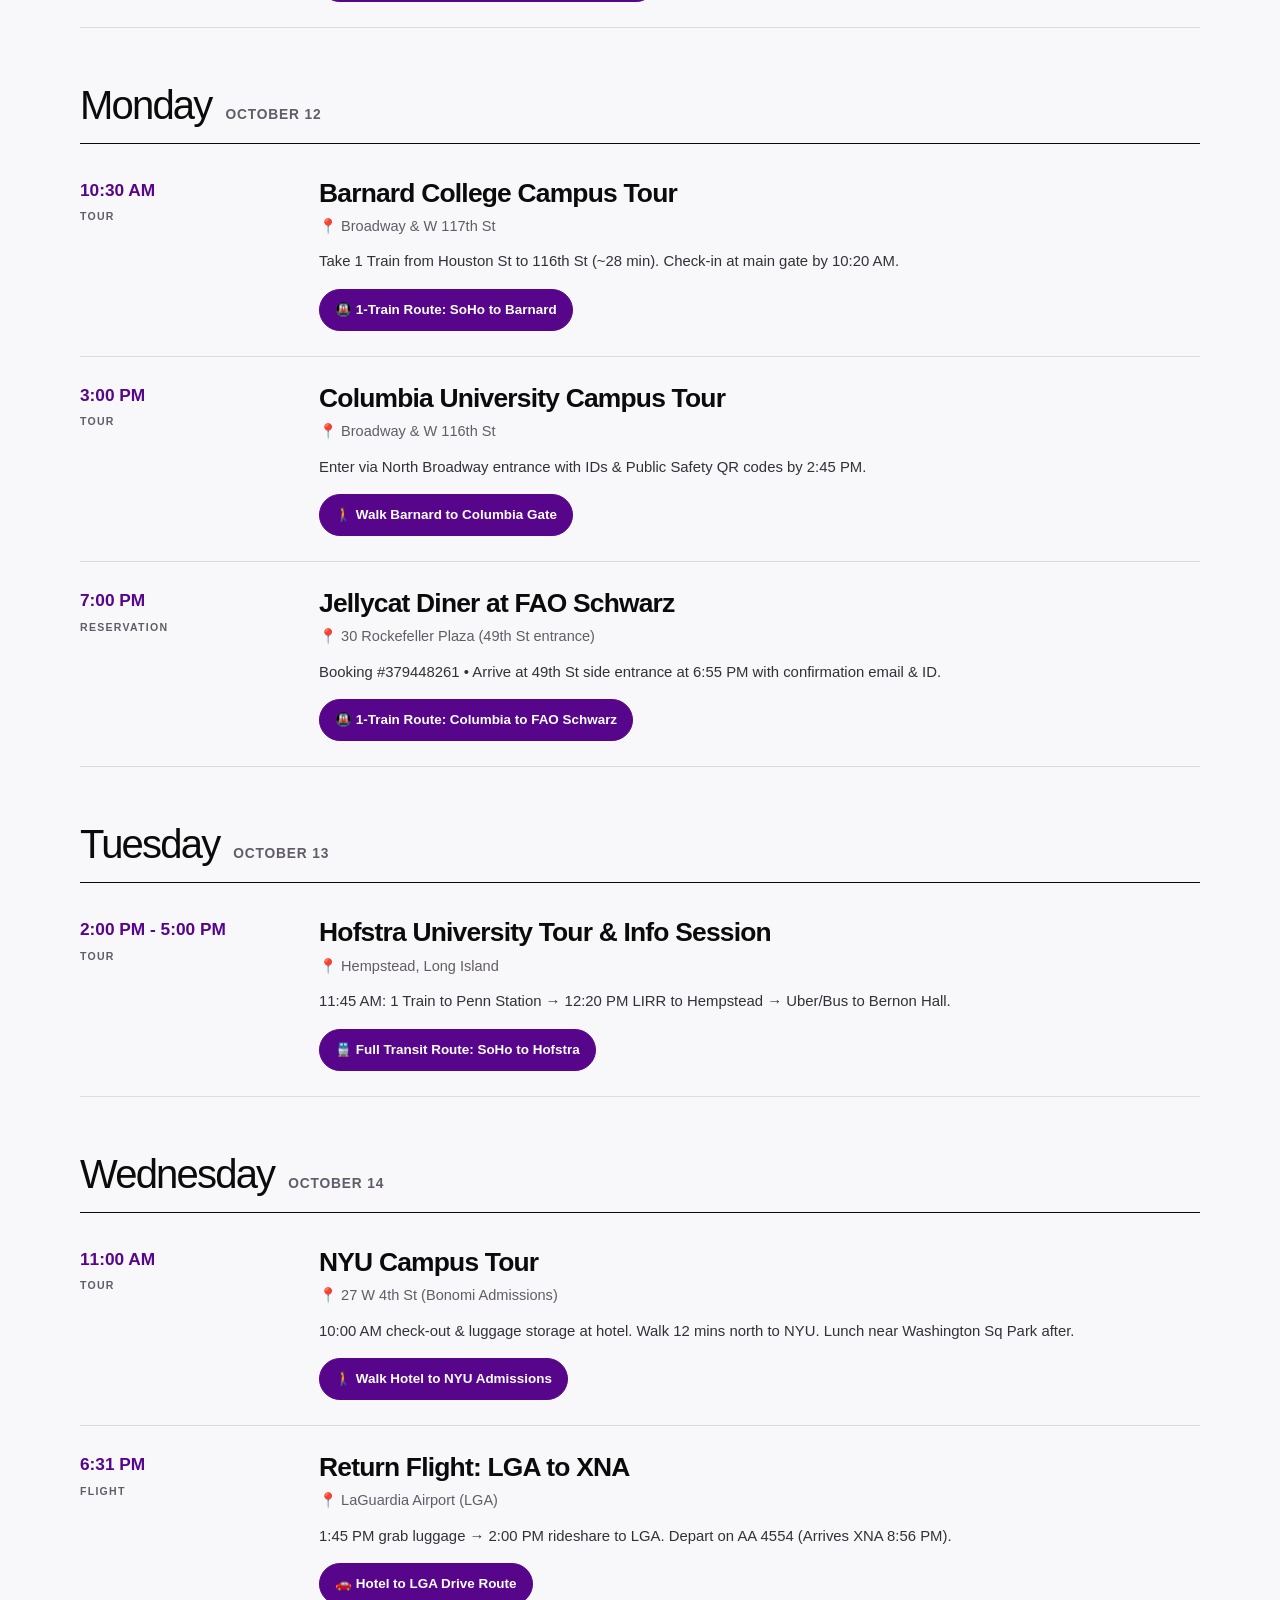
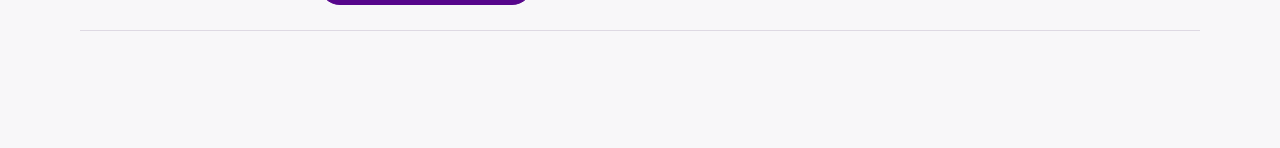
==== commit da8f3ee2: "Add dedicated travel information page Move flight and hotel summaries into a dedicated page, add ver" ====
--- a/index.html
+++ b/index.html
@@ -16,7 +16,11 @@
             <a href="index.html" class="active" aria-current="page">Itinerary</a>
             <a href="subway-maps.html">Subway Maps</a>
             <a href="reservations.html">Reservations</a>
+            <a href="travel-info.html">Travel Info</a>
             <a href="soho-spots.html">SoHo Spots</a>
+            <a href="morningside-heights.html">Morningside Heights</a>
+            <a href="hofstra-hempstead.html">Hofstra / Hempstead</a>
+            <a href="upper-east-side-midtown.html">Upper East Side &amp; Midtown</a>
         </div>
     </nav>
 
@@ -25,20 +29,6 @@
             <div class="eyebrow">A New York getaway</div>
             <h1>NYC Trip & College Tour</h1>
             <p>Oct 10 – Oct 14, 2026 • The Schumakers</p>
-            <div class="quick-info">
-                <div class="info-pill">
-                    <span>Arrival · Sat Oct 10</span>
-                    American Airlines AA 4591 · LGA 2:17 PM
-                </div>
-                <div class="info-pill">
-                    <span>Hotel</span>
-                    Four Points SoHo
-                </div>
-                <div class="info-pill">
-                    <span>Return · Wed Oct 14</span>
-                    American Airlines AA 4554 · LGA 6:31 PM
-                </div>
-            </div>
         </div>
     </header>
 
--- a/dashboard.css
+++ b/dashboard.css
@@ -169,6 +169,14 @@
             font-size: 0.85rem;
         }
 
+        .travel-info-page .day-heading {
+            display: block;
+        }
+
+        .travel-info-page .day-heading h2 {
+            white-space: nowrap;
+        }
+
         .day-activities {
             min-width: 0;
         }
@@ -232,6 +240,10 @@
             font-weight: 600;
             letter-spacing: -0.02em;
             line-height: 1.25;
+        }
+
+        .travel-info-card .card-title {
+            margin-top: 0;
         }
 
         .card-location {
@@ -824,14 +836,16 @@
             font-size: 0.84rem;
         }
 
-        #spots .card-details {
+        #spots .card-details,
+        .spot-list {
             margin-top: 0 !important;
             padding: 0;
             font-size: 0.93rem;
             line-height: 1.6;
         }
 
-        #spots .card-details strong {
+        #spots .card-details strong,
+        .spot-list strong {
             display: inline-block;
             margin-top: 23px;
             padding-top: 18px;
@@ -841,13 +855,22 @@
             font-size: 1.2rem;
         }
 
-        #spots .card-details strong:first-child {
+        #spots .card-details strong:first-child,
+        .spot-list strong:first-child {
             margin-top: 0;
             padding-top: 0;
             border-top: 0;
         }
 
-        #spots .card-details small {
+        .spot-address {
+            display: inline-block;
+            margin-top: 2px;
+            color: var(--muted);
+            font-size: 0.88em;
+        }
+
+        #spots .card-details small,
+        .spot-list small {
             display: block;
             margin-top: 23px;
             padding-top: 13px;
@@ -856,7 +879,8 @@
             font-size: 0.86rem;
         }
 
-        #spots .map-btn {
+        #spots .map-btn,
+        .spot-list .map-btn {
             margin-top: 9px;
         }
 
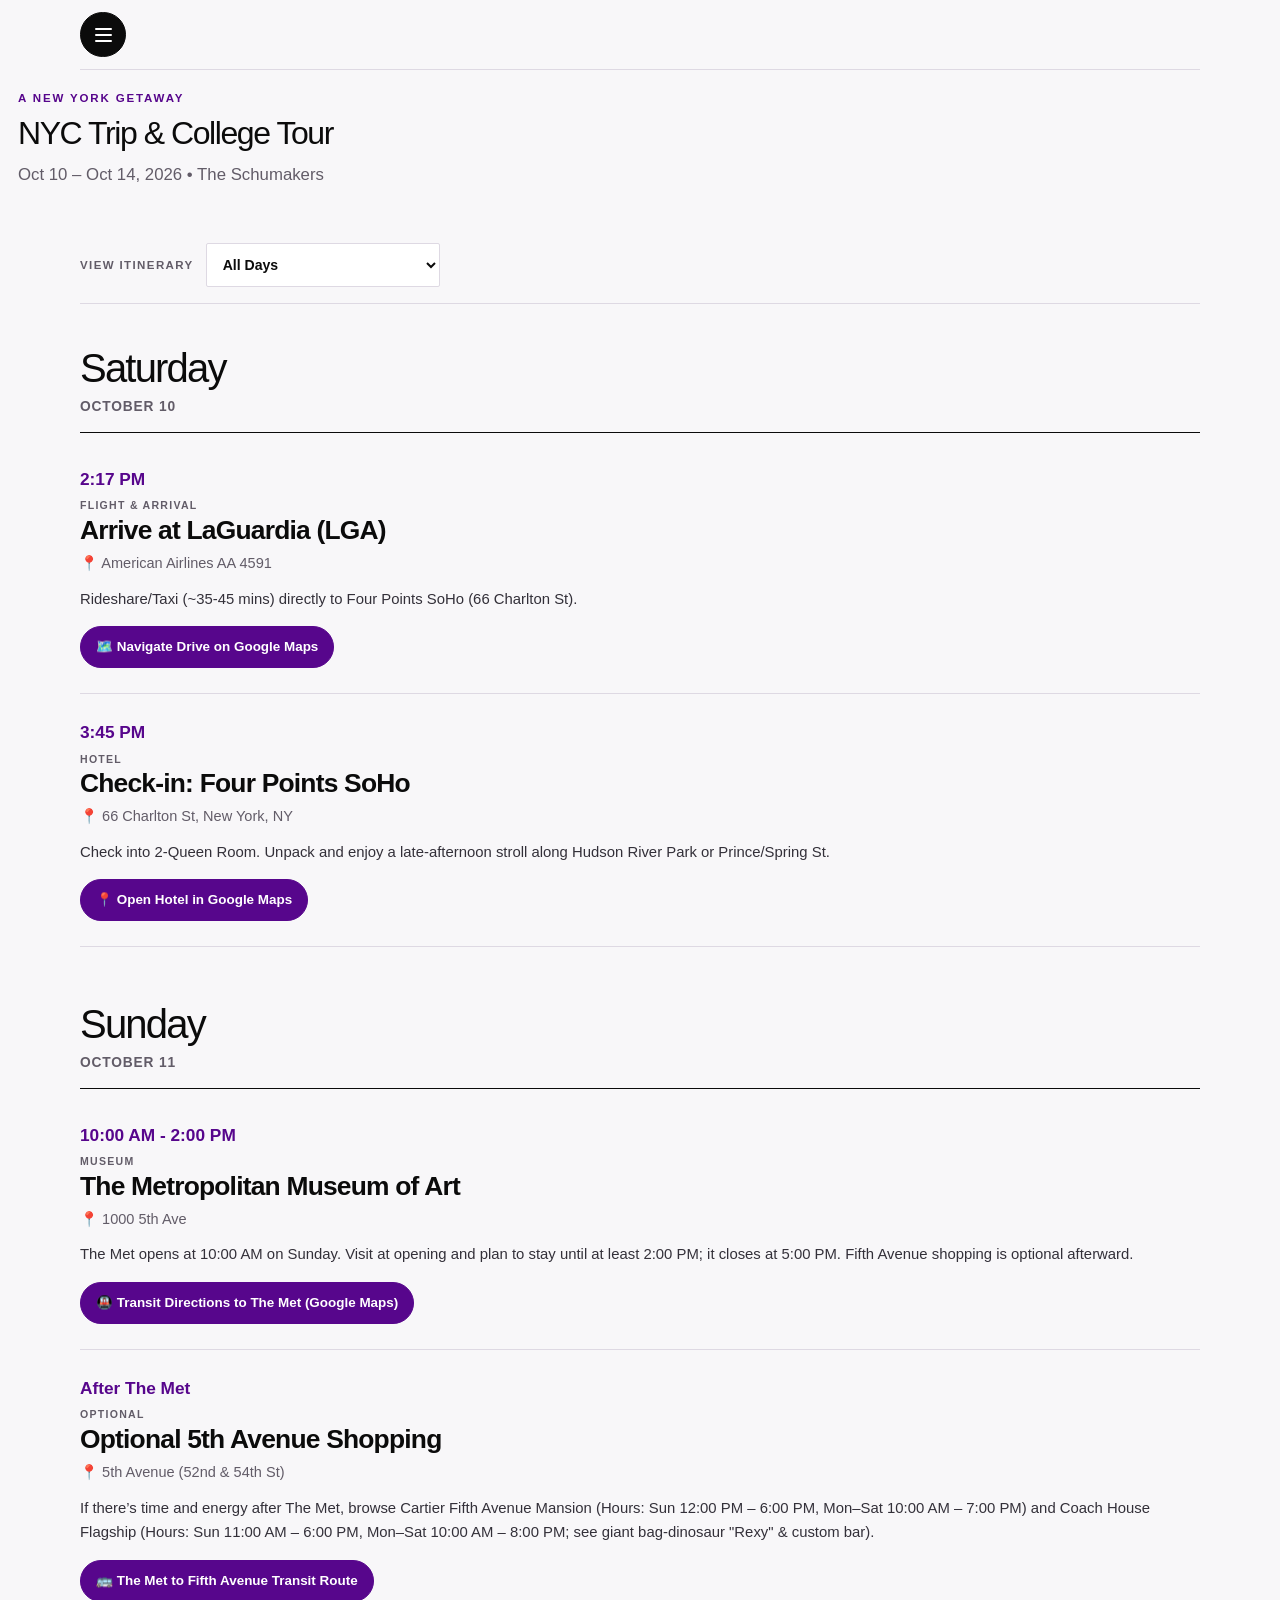
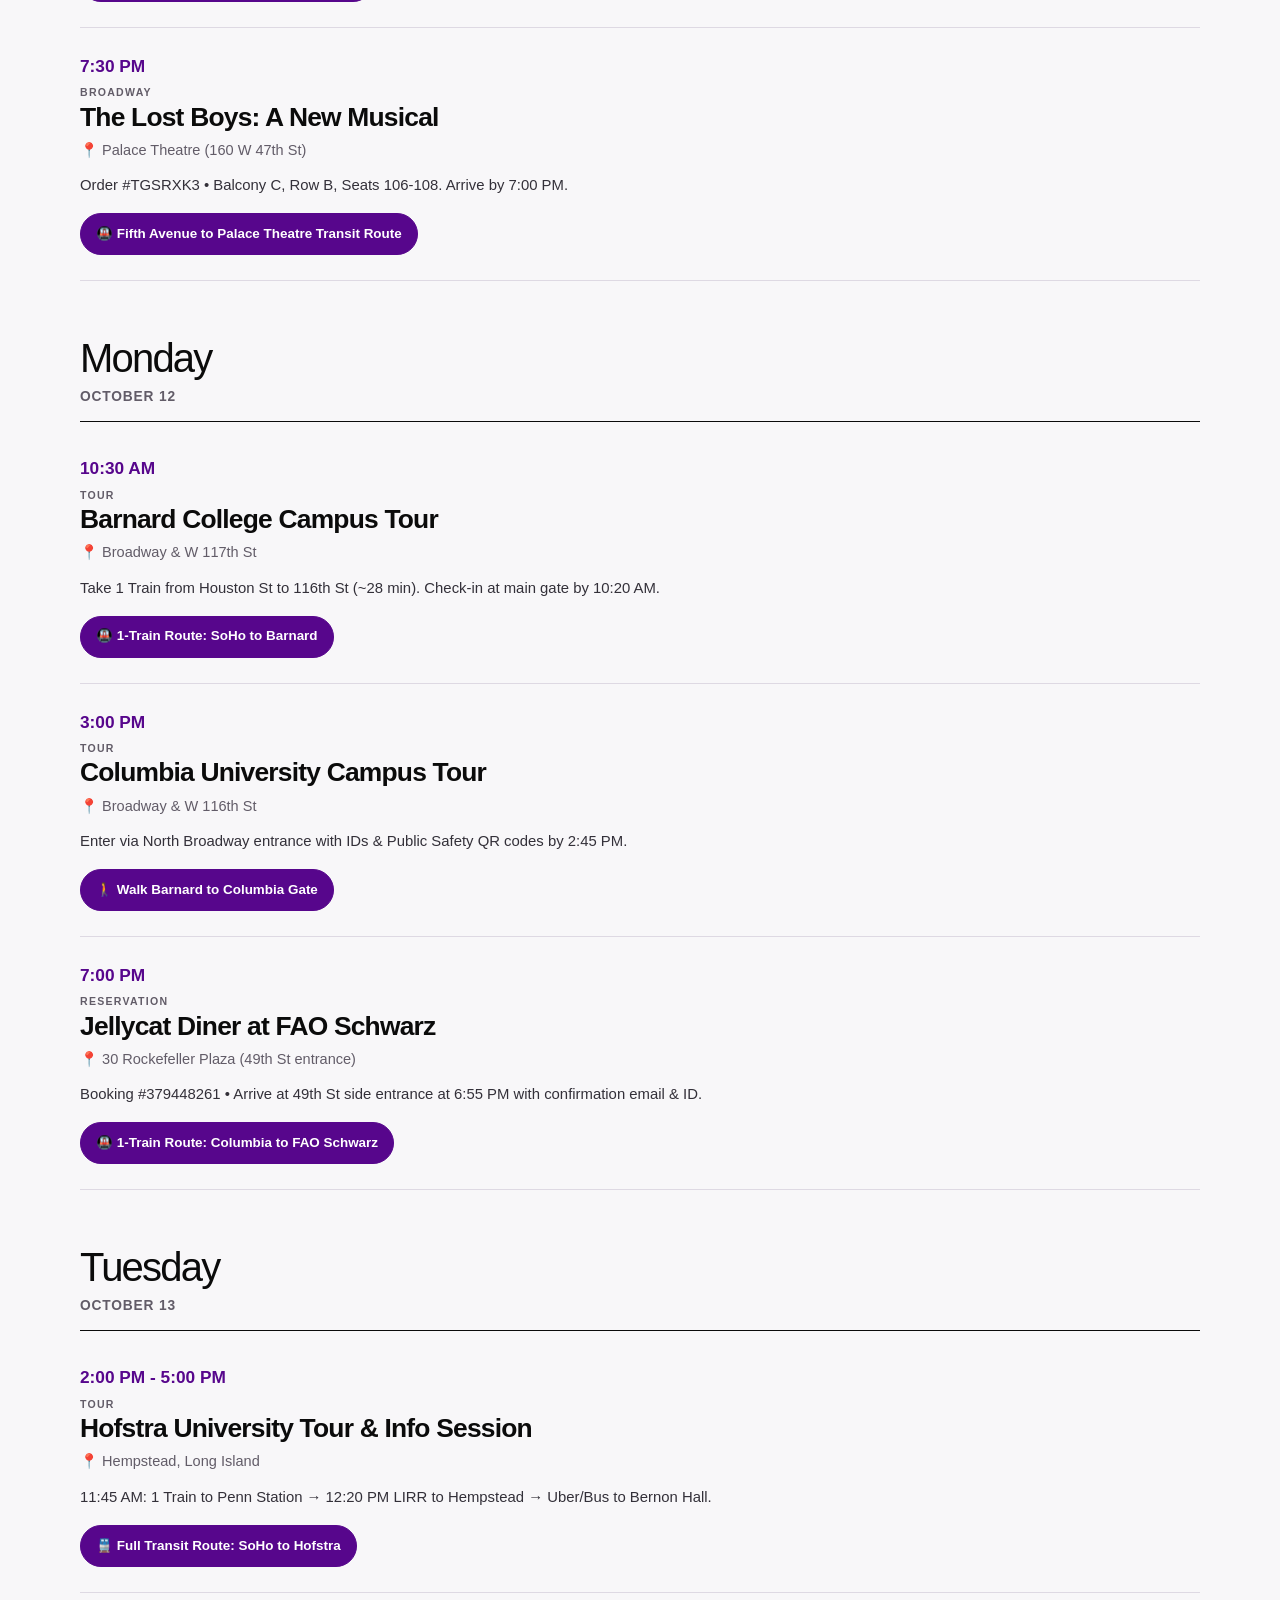
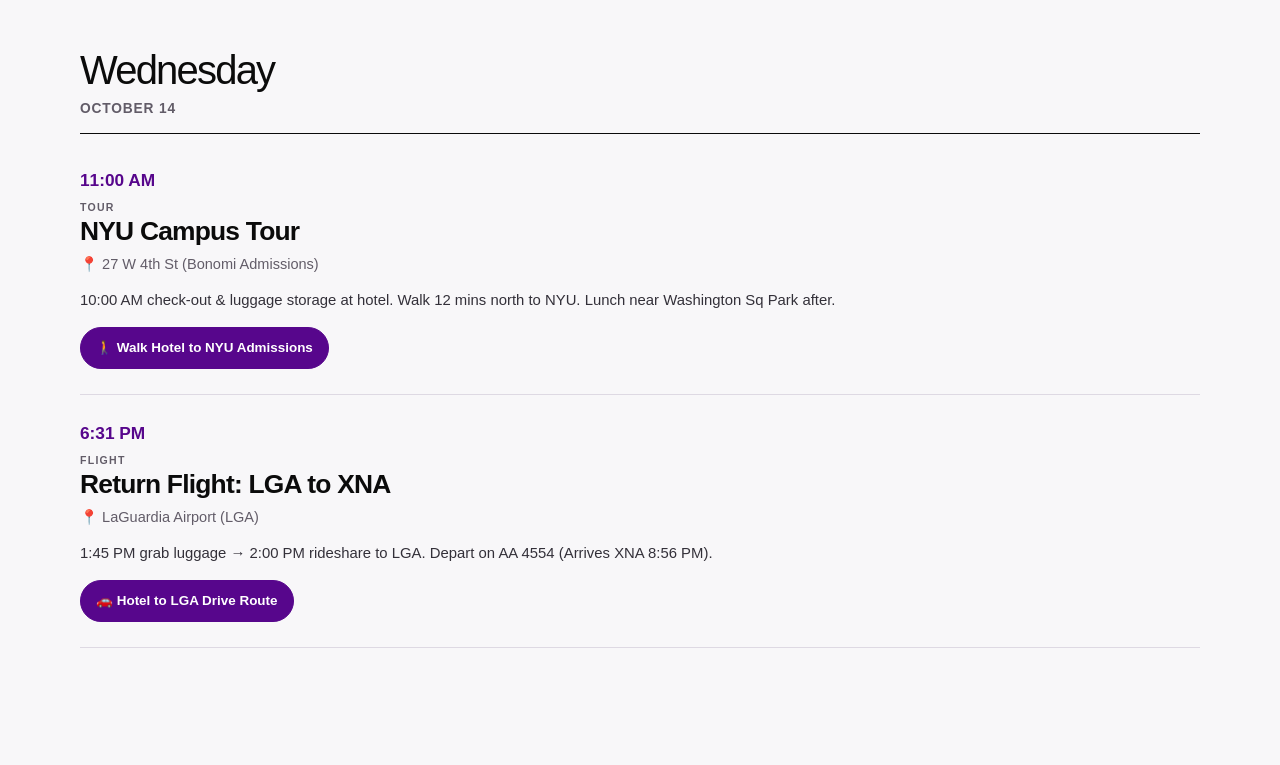
==== commit bd82d138: "Unify itinerary layout and day selector Align itinerary activity cards with the single-column travel" ====
--- a/index.html
+++ b/index.html
@@ -33,13 +33,16 @@
     </header>
 
 <main id="itinerary" class="page-content active">
-        <div class="day-filter" role="group" aria-label="Filter itinerary by day">
-            <button class="day-btn active" aria-pressed="true" onclick="filterDay('all', this)">All Days</button>
-            <button class="day-btn" aria-pressed="false" onclick="filterDay('sat', this)">Sat 10</button>
-            <button class="day-btn" aria-pressed="false" onclick="filterDay('sun', this)">Sun 11</button>
-            <button class="day-btn" aria-pressed="false" onclick="filterDay('mon', this)">Mon 12</button>
-            <button class="day-btn" aria-pressed="false" onclick="filterDay('tue', this)">Tue 13</button>
-            <button class="day-btn" aria-pressed="false" onclick="filterDay('wed', this)">Wed 14</button>
+        <div class="day-filter">
+            <label for="day-select">View itinerary</label>
+            <select id="day-select" aria-label="Filter itinerary by day">
+                <option value="all">All Days</option>
+                <option value="sat">Saturday · October 10</option>
+                <option value="sun">Sunday · October 11</option>
+                <option value="mon">Monday · October 12</option>
+                <option value="tue">Tuesday · October 13</option>
+                <option value="wed">Wednesday · October 14</option>
+            </select>
         </div>
 
         <!-- SAT OCT 10 -->
@@ -260,17 +263,15 @@
             });
         });
 
-        function filterDay(dayClass, button) {
-            document.querySelectorAll('.day-btn').forEach(dayButton => {
-                const isActive = dayButton === button;
-                dayButton.classList.toggle('active', isActive);
-                dayButton.setAttribute('aria-pressed', String(isActive));
-            });
-
+        function filterDay(dayClass) {
             document.querySelectorAll('.day-group').forEach(day => {
                 day.hidden = dayClass !== 'all' && !day.classList.contains('day-' + dayClass);
             });
         }
+
+        document.querySelector('#day-select').addEventListener('change', event => {
+            filterDay(event.currentTarget.value);
+        });
     </script>
 </body>
 </html>
--- a/dashboard.css
+++ b/dashboard.css
@@ -102,36 +102,34 @@
 
         .day-filter {
             display: flex;
-            gap: 8px;
+            flex-wrap: wrap;
+            align-items: center;
+            gap: 12px;
             margin: 4px 0 26px;
-            padding: 0 0 3px;
-            overflow-x: auto;
-            scrollbar-width: thin;
-        }
-
-        .day-btn {
-            flex: 0 0 auto;
-            min-height: 42px;
-            padding: 8px 16px;
-            border: 1px solid #d9ddd5;
-            border-radius: 999px;
+            padding: 0 0 16px;
+            border-bottom: 1px solid var(--line);
+        }
+
+        .day-filter label {
+            color: var(--muted);
+            font-size: 0.72rem;
+            font-weight: 800;
+            letter-spacing: 0.12em;
+            text-transform: uppercase;
+        }
+
+        .day-filter select {
+            min-width: 220px;
+            min-height: 44px;
+            padding: 8px 36px 8px 12px;
+            appearance: auto;
+            border: 1px solid var(--line);
+            border-radius: 2px;
             background: var(--surface);
-            color: var(--ink-soft);
+            color: var(--ink);
             cursor: pointer;
             font-size: 0.88rem;
-            font-weight: 650;
-            transition: border-color 160ms ease, background-color 160ms ease, color 160ms ease;
-        }
-
-        .day-btn:hover:not(.active) {
-            border-color: var(--ink-soft);
-            background: #f0f0e9;
-        }
-
-        .day-btn.active {
-            border-color: var(--accent);
-            background: var(--accent);
-            color: white;
+            font-weight: 600;
         }
 
         .day-group[hidden] {
@@ -146,9 +144,7 @@
         }
 
         .day-heading {
-            display: flex;
-            align-items: baseline;
-            gap: 11px;
+            display: block;
             margin: 0 0 12px 2px;
             padding: 5px 0 0 15px;
             border-left: 2px solid var(--accent);
@@ -161,20 +157,13 @@
             font-weight: 500;
             letter-spacing: -0.025em;
             line-height: 1.2;
+            white-space: nowrap;
         }
 
         .day-heading p {
-            margin: 0;
+            margin: 4px 0 0;
             color: var(--muted);
             font-size: 0.85rem;
-        }
-
-        .travel-info-page .day-heading {
-            display: block;
-        }
-
-        .travel-info-page .day-heading h2 {
-            white-space: nowrap;
         }
 
         .day-activities {
@@ -590,37 +579,8 @@
             padding-top: 30px;
         }
 
-        .day-filter {
-            gap: 0;
+        #itinerary .day-filter {
             margin: 0 0 40px;
-            border-bottom: 1px solid var(--line);
-        }
-
-        .day-btn {
-            min-height: 45px;
-            padding: 8px 17px;
-            border: 0;
-            border-radius: 999px;
-            background: transparent;
-            color: var(--muted);
-            font-size: 0.86rem;
-            font-weight: 700;
-        }
-
-        .day-btn:hover:not(.active) {
-            background: transparent;
-            color: var(--ink);
-        }
-
-        .day-btn.active {
-            position: relative;
-            border: 0;
-            background: var(--accent);
-            color: #fff;
-        }
-
-        .day-btn.active::after {
-            content: none;
         }
 
         .day-group {
@@ -663,22 +623,8 @@
         }
 
         #itinerary .card {
-            display: grid;
-            grid-template-columns: minmax(120px, 0.24fr) minmax(0, 1fr);
-            grid-template-rows: auto auto auto auto;
-            grid-template-areas:
-                "meta title"
-                "meta location"
-                "meta details"
-                "meta action";
-            column-gap: 30px;
-        }
-
-        #itinerary .card-header { grid-area: meta; }
-        #itinerary .card-title { grid-area: title; }
-        #itinerary .card-location { grid-area: location; }
-        #itinerary .card-details { grid-area: details; }
-        #itinerary .map-btn { grid-area: action; }
+            display: block;
+        }
 
         .card:hover {
             transform: none;
@@ -796,8 +742,9 @@
         .subway-route strong {
             grid-column: 1;
             font-family: "NYU Perstare", "Helvetica Neue", Arial, sans-serif;
-            font-size: 1.17rem;
+            font-size: 1.2rem;
             font-weight: 600;
+            letter-spacing: -0.02em;
         }
 
         .subway-route p {
@@ -820,8 +767,9 @@
 
         .vault-label {
             font-family: "NYU Perstare", "Helvetica Neue", Arial, sans-serif;
-            font-size: 1.12rem;
+            font-size: 1.2rem;
             font-weight: 600;
+            letter-spacing: -0.02em;
         }
 
         .vault-sub {
@@ -906,12 +854,13 @@
                 padding-top: 24px;
             }
 
-            .day-filter {
+            #itinerary .day-filter {
                 margin-bottom: 30px;
             }
 
-            .day-btn {
-                padding-inline: 13px;
+            .day-filter select {
+                width: 100%;
+                min-width: 0;
             }
 
             .day-group {
@@ -924,8 +873,6 @@
             }
 
             .card {
-                grid-template-columns: 86px minmax(0, 1fr);
-                column-gap: 16px;
                 padding: 20px 0;
             }
 
@@ -985,11 +932,6 @@
             nav,
             .page-content {
                 width: calc(100% - 28px);
-            }
-
-            .card {
-                grid-template-columns: 70px minmax(0, 1fr);
-                column-gap: 12px;
             }
 
             .time-badge {
